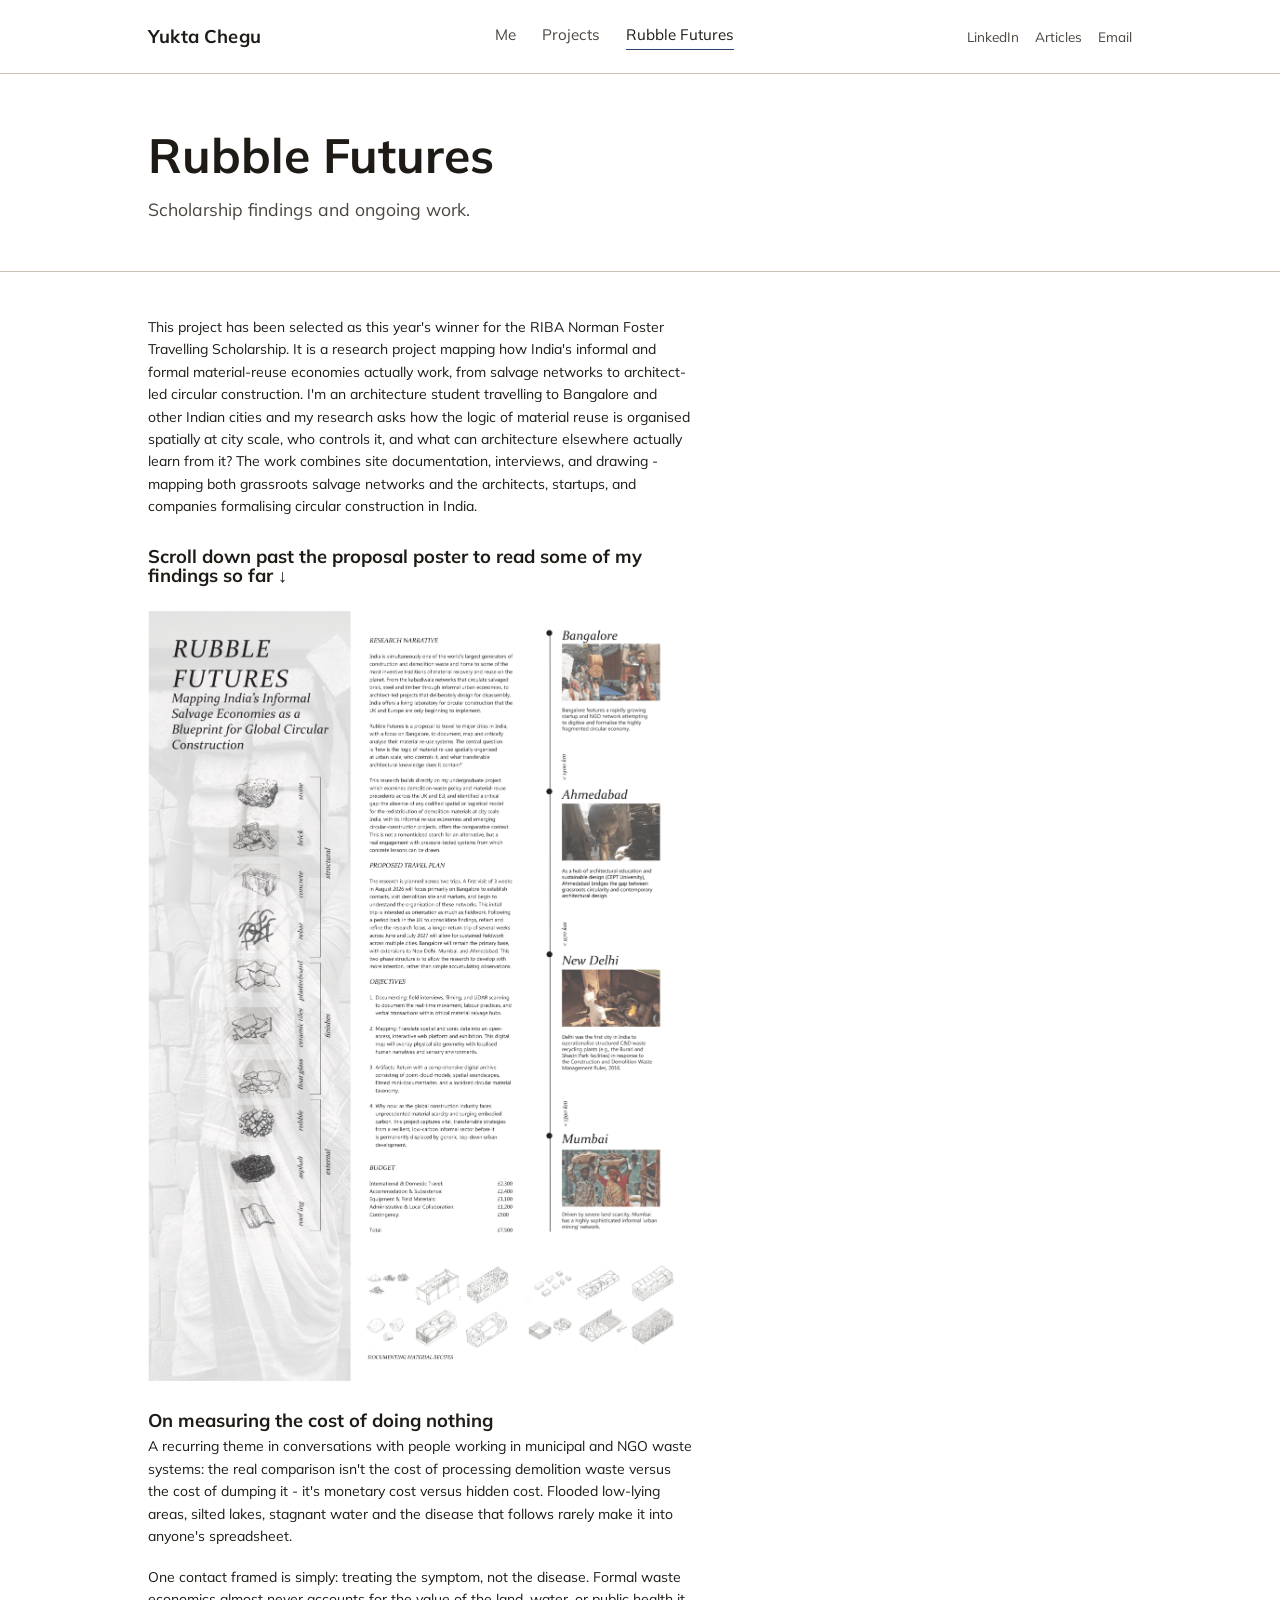
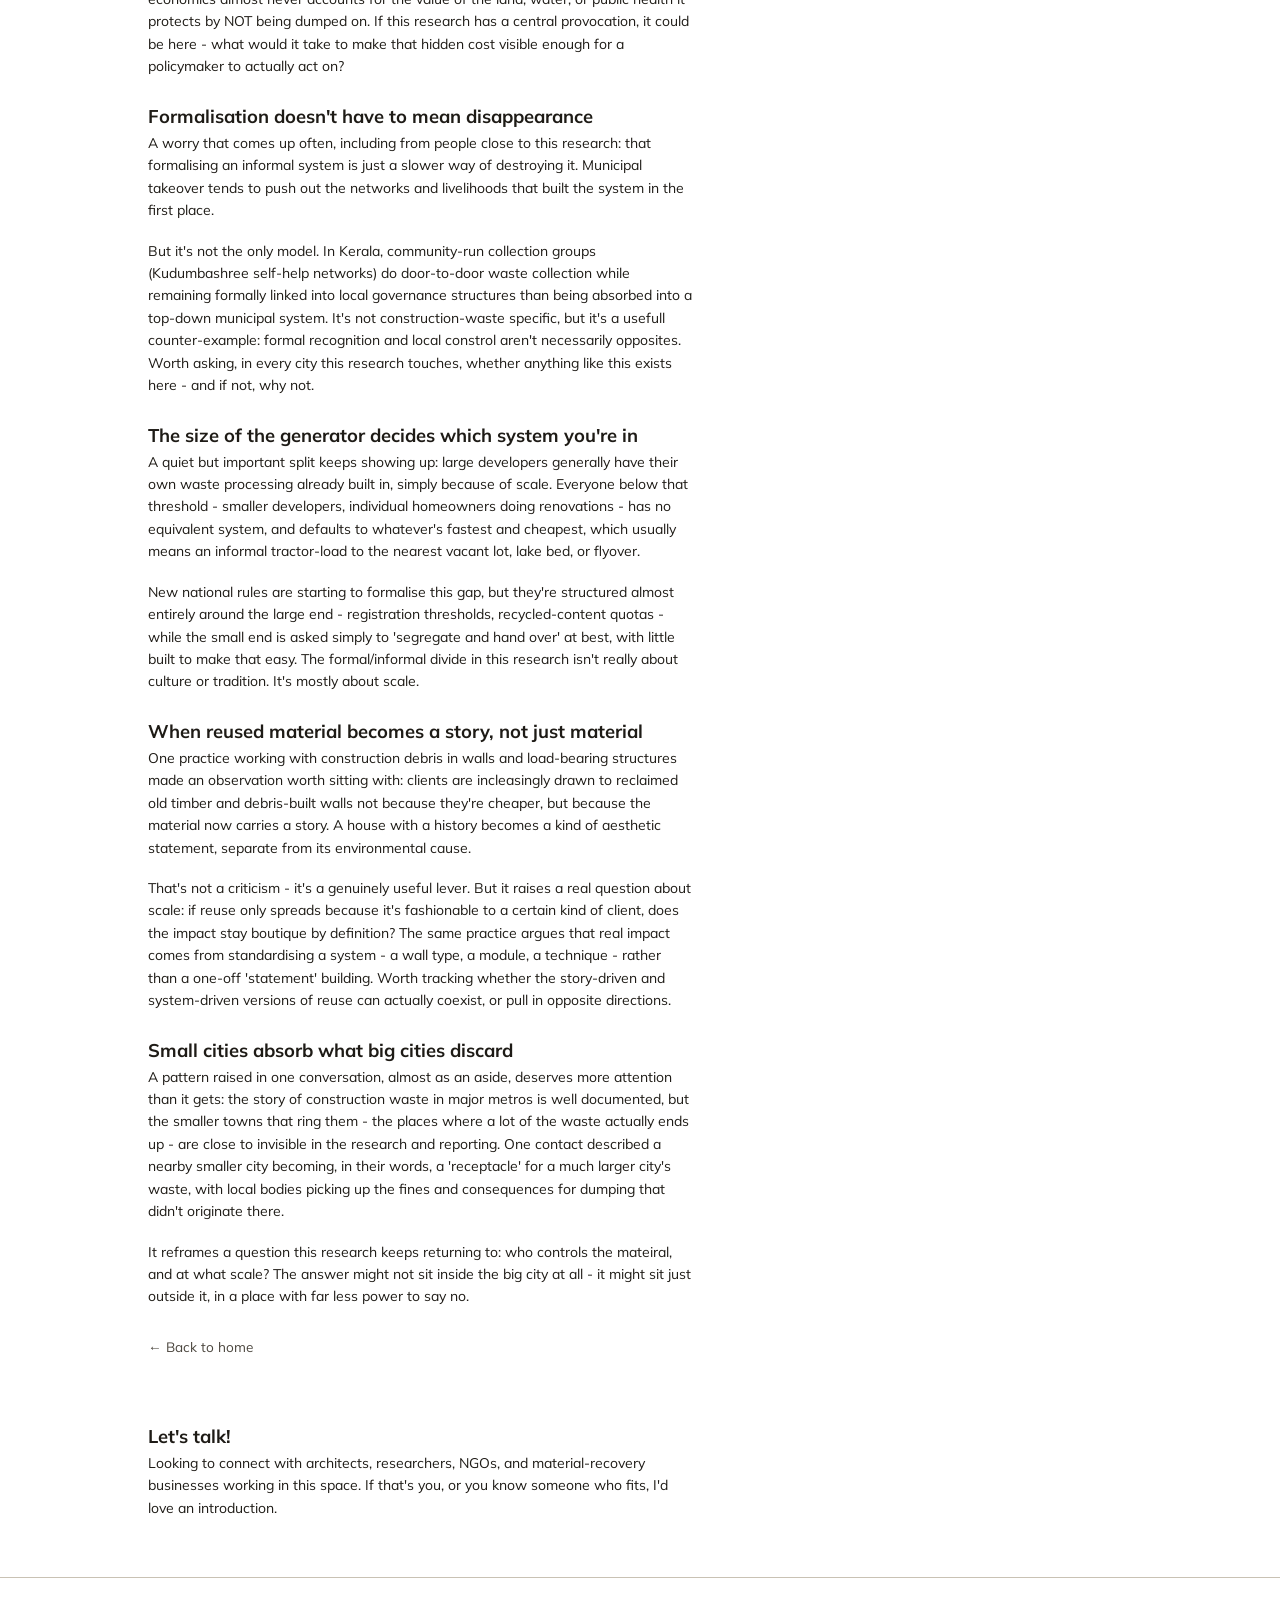
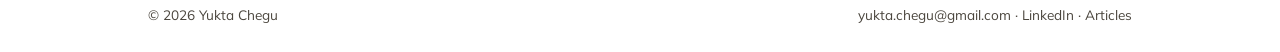
==== index.html @ 2a3c9e71 "Update index.html" ====
<!DOCTYPE html>
<html lang="en">
<head>
<meta charset="UTF-8">
<meta name="viewport" content="width=device-width, initial-scale=1">
<title>Yukta Chegu - Rubble Futures</title>
<link rel="stylesheet" href="css/style.css">
</head>
<body>

<header class="site">
  <div class="wrap">
    <a class="wordmark" href="index.html">Yukta Chegu</a>
    <nav class="main">
      <a href="about.html">Me</a>
      <a href="index.html">Projects</a>
      <a href="index.html" class="active">Rubble Futures</a>
    </nav>
    <div class="socials">
      <a href="https://uk.linkedin.com/in/yuktachegu" target="_blank" rel="noopener">LinkedIn</a>
      <a href="https://linktr.ee/yuktachegu" target="_blank" rel="noopener">Articles</a>
      <a href="mailto:yukta.chegu@gmail.com">Email</a>
    </div>
  </div>
</header>

<section class="project-hero">
  <div class="wrap">
    <h1>Rubble Futures</h1>
    <p class="sub">Scholarship findings and ongoing work.</p>
  </div>
</section>

<section class="wrap">
  <div class="project-body">
    <p>This project has been selected as this year's winner for the RIBA Norman Foster Travelling Scholarship. It is a research project mapping how India's informal and formal material-reuse economies actually work, from salvage networks to architect-led circular construction. I'm an architecture student travelling to Bangalore and other Indian cities and my research asks how the logic of material reuse is organised spatially at city scale, who controls it, and what can architecture elsewhere actually learn from it? The work combines site documentation, interviews, and drawing - mapping both grassroots salvage networks and the architects, startups, and companies formalising circular construction in India. 
</p>
<h3>Scroll down past the proposal poster to read some of my findings so far ↓</h3>
<div style="height:20px;"></div>
    <img src="images/Scholarship-poster.png" alt="Scholarship Proposal">
<h3>On measuring the cost of doing nothing </h3>
    <p>A recurring theme in conversations with people working in municipal and NGO waste systems: the real comparison isn't the cost of processing demolition waste versus the cost of dumping it - it's monetary cost versus hidden cost. Flooded low-lying areas, silted lakes, stagnant water and the disease that follows rarely make it into anyone's spreadsheet. 
    <p>One contact framed is simply: treating the symptom, not the disease. Formal waste economics almost never accounts for the value of the land, water, or public health it protects by NOT being dumped on. If this research has a central provocation, it could be here - what would it take to make that hidden cost visible enough for a policymaker to actually act on?
 </p>
<h3>Formalisation doesn't have to mean disappearance </h3>
    <p>A worry that comes up often, including from people close to this research: that formalising an informal system is just a slower way of destroying it. Municipal takeover tends to push out the networks and livelihoods that built the system in the first place.
    <p>But it's not the only model. In Kerala, community-run collection groups (Kudumbashree self-help networks) do door-to-door waste collection while remaining formally linked into local governance structures than being absorbed into a top-down municipal system. It's not construction-waste specific, but it's a usefull counter-example: formal recognition and local constrol aren't necessarily opposites. Worth asking, in every city this research touches, whether anything like this exists here - and if not, why not. 
 </p>
<h3>The size of the generator decides which system you're in </h3>
    <p>A quiet but important split keeps showing up: large developers generally have their own waste processing already built in, simply because of scale. Everyone below that threshold - smaller developers, individual homeowners doing renovations - has no equivalent system, and defaults to whatever's fastest and cheapest, which usually means an informal tractor-load to the nearest vacant lot, lake bed, or flyover.
    <p>New national rules are starting to formalise this gap, but they're structured almost entirely around the large end - registration thresholds, recycled-content quotas - while the small end is asked simply to 'segregate and hand over' at best, with little built to make that easy. The formal/informal divide in this research isn't really about culture or tradition. It's mostly about scale. 
 </p>
<h3>When reused material becomes a story, not just material</h3>
    <p>One practice working with construction debris in walls and load-bearing structures made an observation worth sitting with: clients are incleasingly drawn to reclaimed old timber and debris-built walls not because they're cheaper, but because the material now carries a story. A house with a history becomes a kind of aesthetic statement, separate from its environmental cause.
    <p>That's not a criticism - it's a genuinely useful lever. But it raises a real question about scale: if reuse only spreads because it's fashionable to a certain kind of client, does the impact stay boutique by definition? The same practice argues that real impact comes from standardising a system - a wall type, a module, a technique - rather than a one-off 'statement' building. Worth tracking whether the story-driven and system-driven versions of reuse can actually coexist, or pull in opposite directions.
 </p>
<h3>Small cities absorb what big cities discard</h3>
    <p>A pattern raised in one conversation, almost as an aside, deserves more attention than it gets: the story of construction waste in major metros is well documented, but the smaller towns that ring them - the places where a lot of the waste actually ends up - are close to invisible in the research and reporting. One contact described a nearby smaller city becoming, in their words, a 'receptacle' for a much larger city's waste, with local bodies picking up the fines and consequences for dumping that didn't originate there. 
    <p>It reframes a question this research keeps returning to: who controls the mateiral, and at what scale? The answer might not sit inside the big city at all - it might sit just outside it, in a place with far less power to say no.
 </p>
    <a class="back-top" href="index.html">← Back to home</a>
</p>
    <h3>Let's talk! </h3>
    <p>Looking to connect with architects, researchers, NGOs, and material-recovery businesses working in this space. If that's you, or you know someone who fits, I'd love an introduction.
  </div>
</section>

<footer class="site">
  <div class="wrap">
    <span>© 2026 Yukta Chegu</span>
    <span><a href="mailto:yukta.chegu@gmail.com">yukta.chegu@gmail.com</a> · <a href="https://uk.linkedin.com/in/yuktachegu" target="_blank" rel="noopener">LinkedIn</a> · <a href="https://linktr.ee/yuktachegu" target="_blank" rel="noopener">Articles</a></span>
  </div>
</footer>

</body>
</html>
---- css/style.css ----
@import url('https://fonts.googleapis.com/css2?family=Mulish:wght@400;500;600;700&display=swap');

:root{
  --paper:#FFFFFF;
  --paper-deep:#F2F2F2;
  --ink:#1E1B16;
  --ink-soft:#4A453D;
  --blue:#2B4570;
  --ochre:#B98530;
  --line:#C9C2B4;
  --max:1040px;
}

*{box-sizing:border-box;}
html{scroll-behavior:smooth;}
body{
  margin:0;
  background:var(--paper);
  color:var(--ink);
  font-family:'Mulish',-apple-system,'Helvetica Neue',Arial,sans-serif;
  font-size:14px;
  line-height:1.6;
}
a{color:inherit;}
img{max-width:100%;display:block;}

h1,h2,h3{
  font-family:'Mulish',-apple-system,'Helvetica Neue',Arial,sans-serif;
  font-weight:700;
  line-height:1.05;
  margin:0 0 .3em;
}

.wrap{max-width:var(--max);margin:0 auto;padding:0 28px;}

/* --- header --- */
header.site{
  border-bottom:1px solid var(--line);
  padding:22px 0;
}
header.site .wrap{
  display:flex;
  justify-content:space-between;
  align-items:center;
  gap:20px;
  flex-wrap:wrap;
}
.wordmark{
  font-family:'Mulish',-apple-system,'Helvetica Neue',Arial,sans-serif;
  font-size:1.15rem;
  font-weight:700;
  text-decoration:none;
  letter-spacing:.01em;
}
nav.main{display:flex;gap:26px;}
nav.main a{text-decoration:none;font-size:.95rem;color:var(--ink-soft);border-bottom:1px solid transparent;padding-bottom:2px;transition:border-color .15s;}
nav.main a:hover,nav.main a.active{border-color:var(--blue);color:var(--ink);}
.socials{display:flex;gap:16px;font-size:.85rem;}
.socials a{text-decoration:none;color:var(--ink-soft);}
.socials a:hover{color:var(--blue);}

/* --- hero (index) --- */
.hero{padding:64px 0 40px;border-bottom:1px solid var(--line);}
.hero h1{font-size:clamp(2.3rem,5vw,3.6rem);max-width:11ch;}
.hero p{color:var(--ink-soft);max-width:46ch;font-size:1.05rem;margin-top:14px;}

/* --- project index grid --- */
.project-grid{
  display:grid;
  grid-template-columns:repeat(3,1fr);
  gap:32px 28px;
  padding:20px 0 60px;
}
.project-card{
  text-decoration:none;
  color:var(--ink);
  display:block;
}
.project-card .thumb{
  width:100%;aspect-ratio:4/3;
  background:var(--paper-deep);
  border:1px solid var(--line);
  overflow:hidden;
  display:flex;align-items:center;justify-content:center;
  font-size:.75rem;color:var(--ink-soft);text-align:center;line-height:1.3;
  padding:0;
  margin-bottom:14px;
}
.project-card .thumb img{
  width:100%;
  height:100%;
  object-fit:cover;
  object-position:center;
  display:block;
}
.project-card h2{font-size:1.1rem;font-weight:600;margin:0 0 4px;}
.project-card .sub{color:var(--ink-soft);font-size:.9rem;}
.project-card:hover h2{color:var(--blue);}

@media (max-width:640px){
  .project-grid{grid-template-columns:repeat(2,1fr);gap:22px 16px;}
}

/* --- project detail page --- */
.project-hero{padding:56px 0 30px;border-bottom:1px solid var(--line);}
.project-hero .tag{
  display:inline-block;font-size:.78rem;color:var(--blue);
  border:1px solid var(--blue);border-radius:2px;padding:4px 9px;margin-bottom:16px;
}
.project-hero h1{font-size:clamp(2rem,4.5vw,3rem);max-width:16ch;}
.project-hero .sub{color:var(--ink-soft);font-size:1.1rem;margin-top:8px;max-width:50ch;}

.project-body{padding:44px 0 20px;max-width:68ch;}
.project-body p{margin:0 0 1.3em;}
.project-body h3{font-size:1.15rem;margin-top:1.6em;}

.placeholder-img{
  background:var(--paper-deep);
  border:1px dashed var(--line);
  color:var(--ink-soft);
  font-size:.82rem;
  display:flex;align-items:center;justify-content:center;
  text-align:center;
  padding:16px;
  margin:28px 0;
  min-height:220px;
}
.img-caption{font-size:.85rem;color:var(--ink-soft);margin-top:-18px;margin-bottom:28px;}

.credit{color:var(--ink-soft);font-size:.9rem;margin-top:20px;}

/* --- folio pdf --- */
.pdf-embed{
  border:1px solid var(--line);
  margin:10px 0 60px;
  height:85vh;
  min-height:600px;
}
.pdf-embed iframe{width:100%;height:100%;border:0;display:block;}

/* --- folio grid (unused, kept for reference) --- */
.folio-grid{
  display:grid;
  grid-template-columns:repeat(3,1fr);
  gap:4px;
  padding:40px 0 60px;
}
.folio-grid .placeholder-img{margin:0;aspect-ratio:1/1;min-height:0;}

/* --- about page --- */
.about-body{padding:80px 0 60px;}
.about-body .intro-col{max-width:700px;margin:0 auto;text-align:left;}
.about-body p{font-size:1.2rem;margin:0 0 1.2em;color:var(--ink-soft);}
.about-body p:first-child{color:var(--ink);font-weight:700;font-size:1.6rem;line-height:1.4;}

/* --- footer --- */
footer.site{border-top:1px solid var(--line);padding:26px 0;margin-top:20px;}
footer.site .wrap{display:flex;justify-content:space-between;flex-wrap:wrap;gap:10px;font-size:.85rem;color:var(--ink-soft);}
footer.site a{text-decoration:none;color:var(--ink-soft);}
footer.site a:hover{color:var(--blue);}

.back-top{display:inline-block;margin:10px 0 40px;font-size:.85rem;color:var(--ink-soft);text-decoration:none;}
.back-top:hover{color:var(--blue);}

@media (max-width:640px){
  .folio-grid{grid-template-columns:repeat(2,1fr);}
}
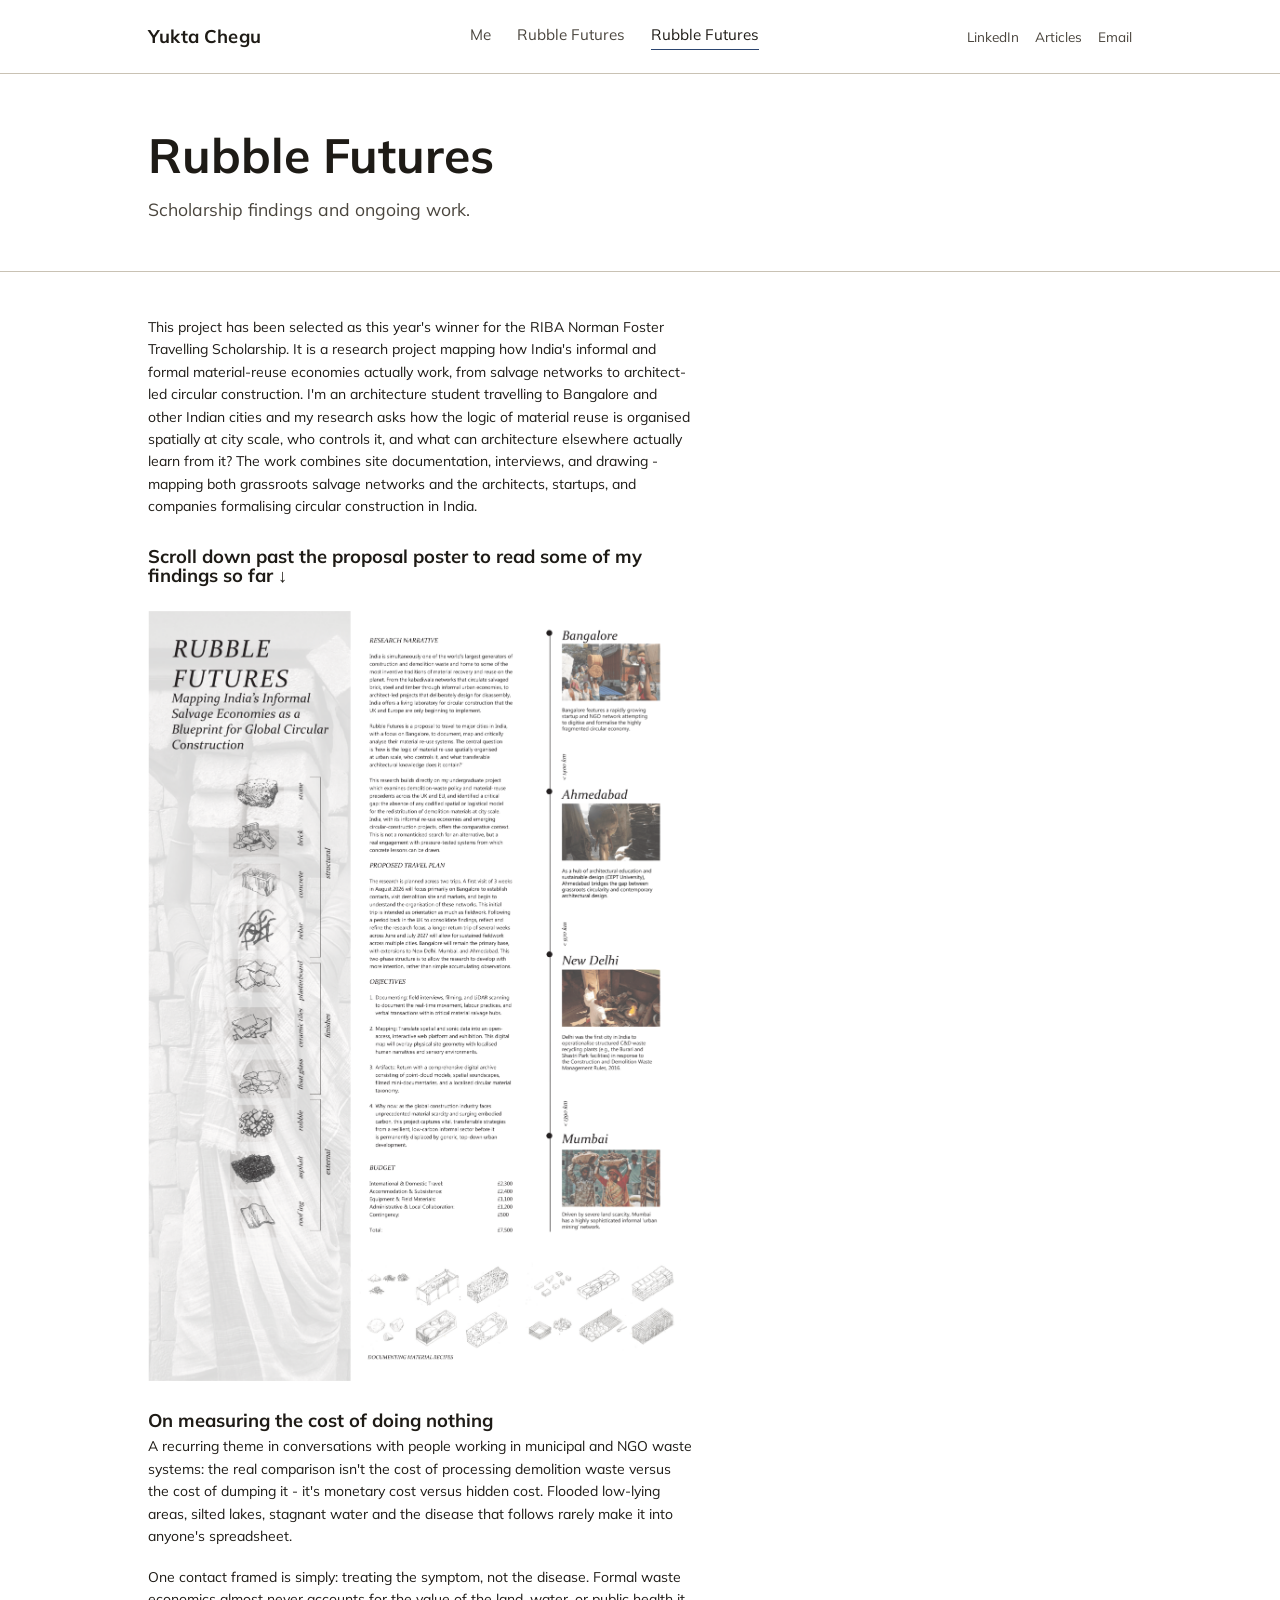
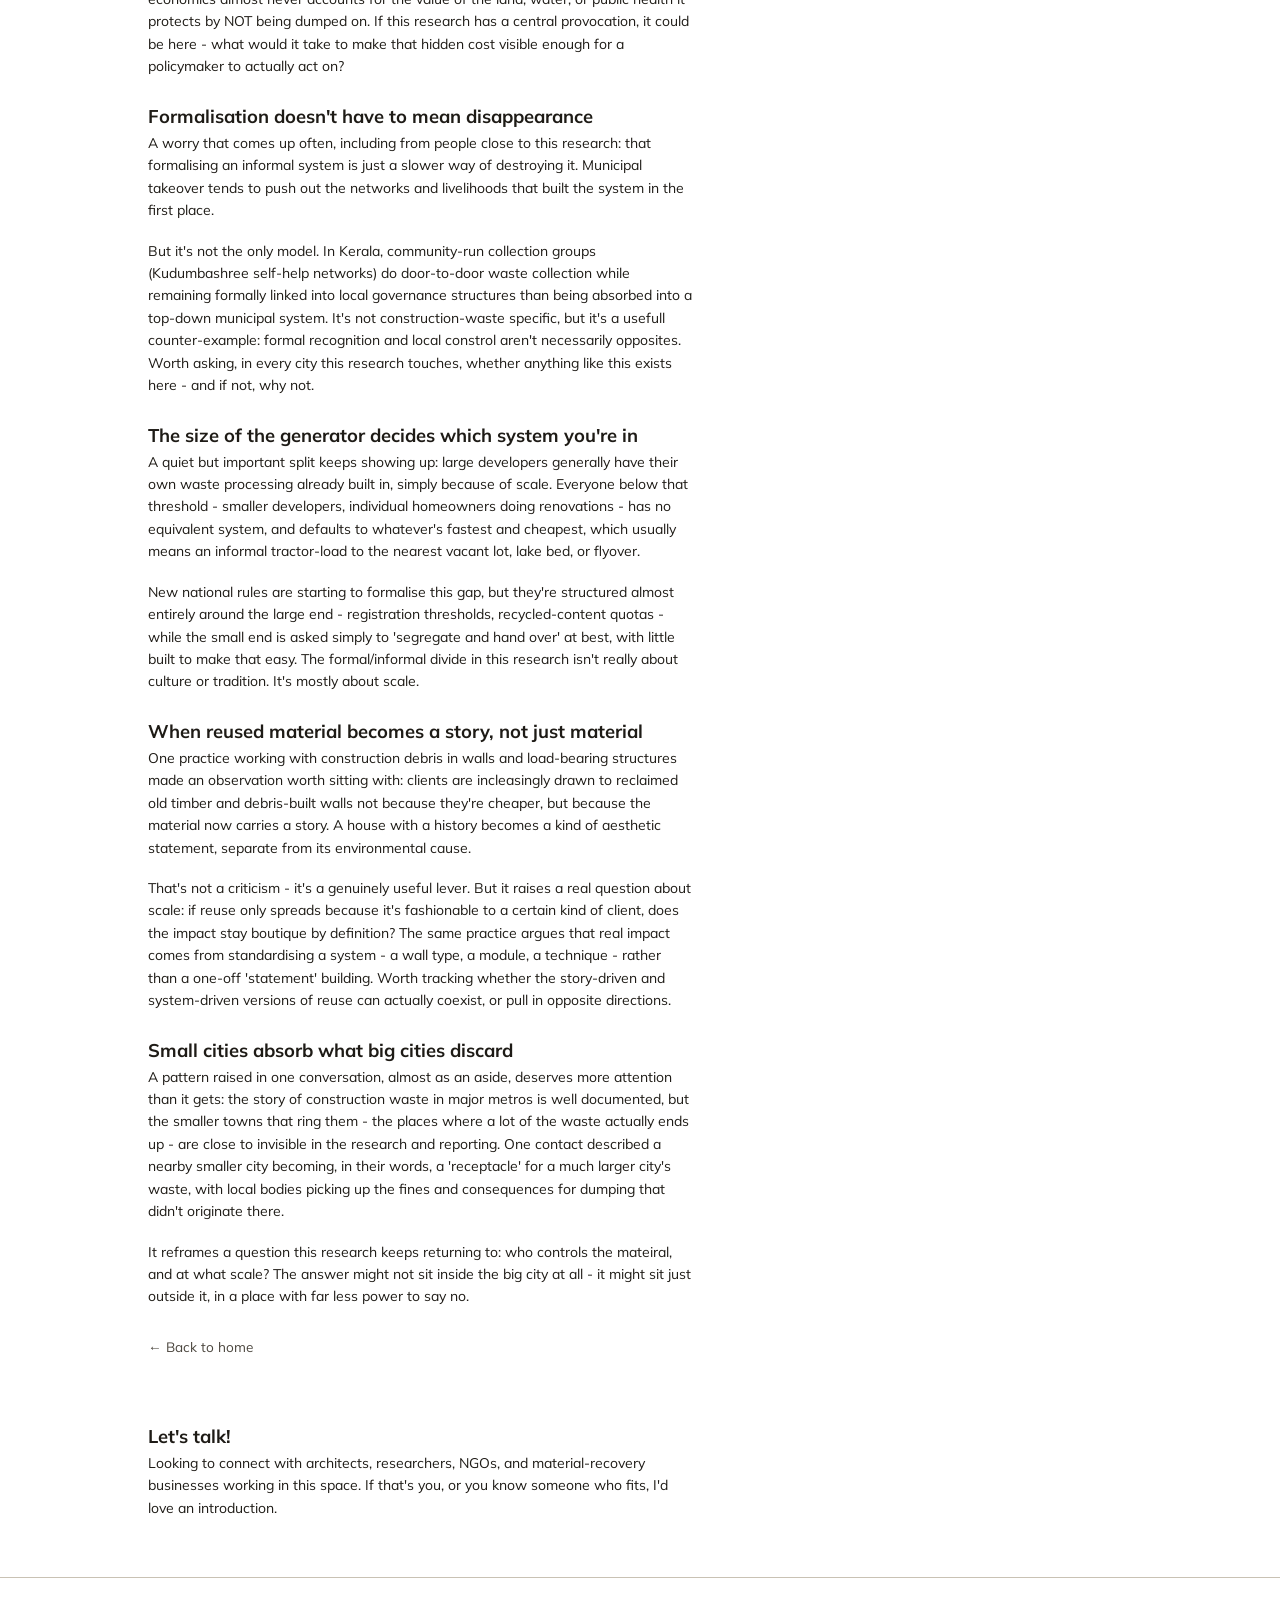
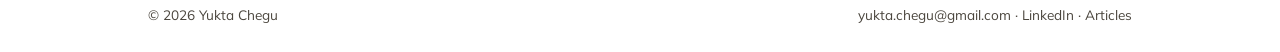
==== commit 6c5319ef: "Update index.html" ====
--- a/index.html
+++ b/index.html
@@ -13,7 +13,7 @@
     <a class="wordmark" href="index.html">Yukta Chegu</a>
     <nav class="main">
       <a href="about.html">Me</a>
-      <a href="index.html">Projects</a>
+      <a href="index.html">Rubble Futures</a>
       <a href="index.html" class="active">Rubble Futures</a>
     </nav>
     <div class="socials">
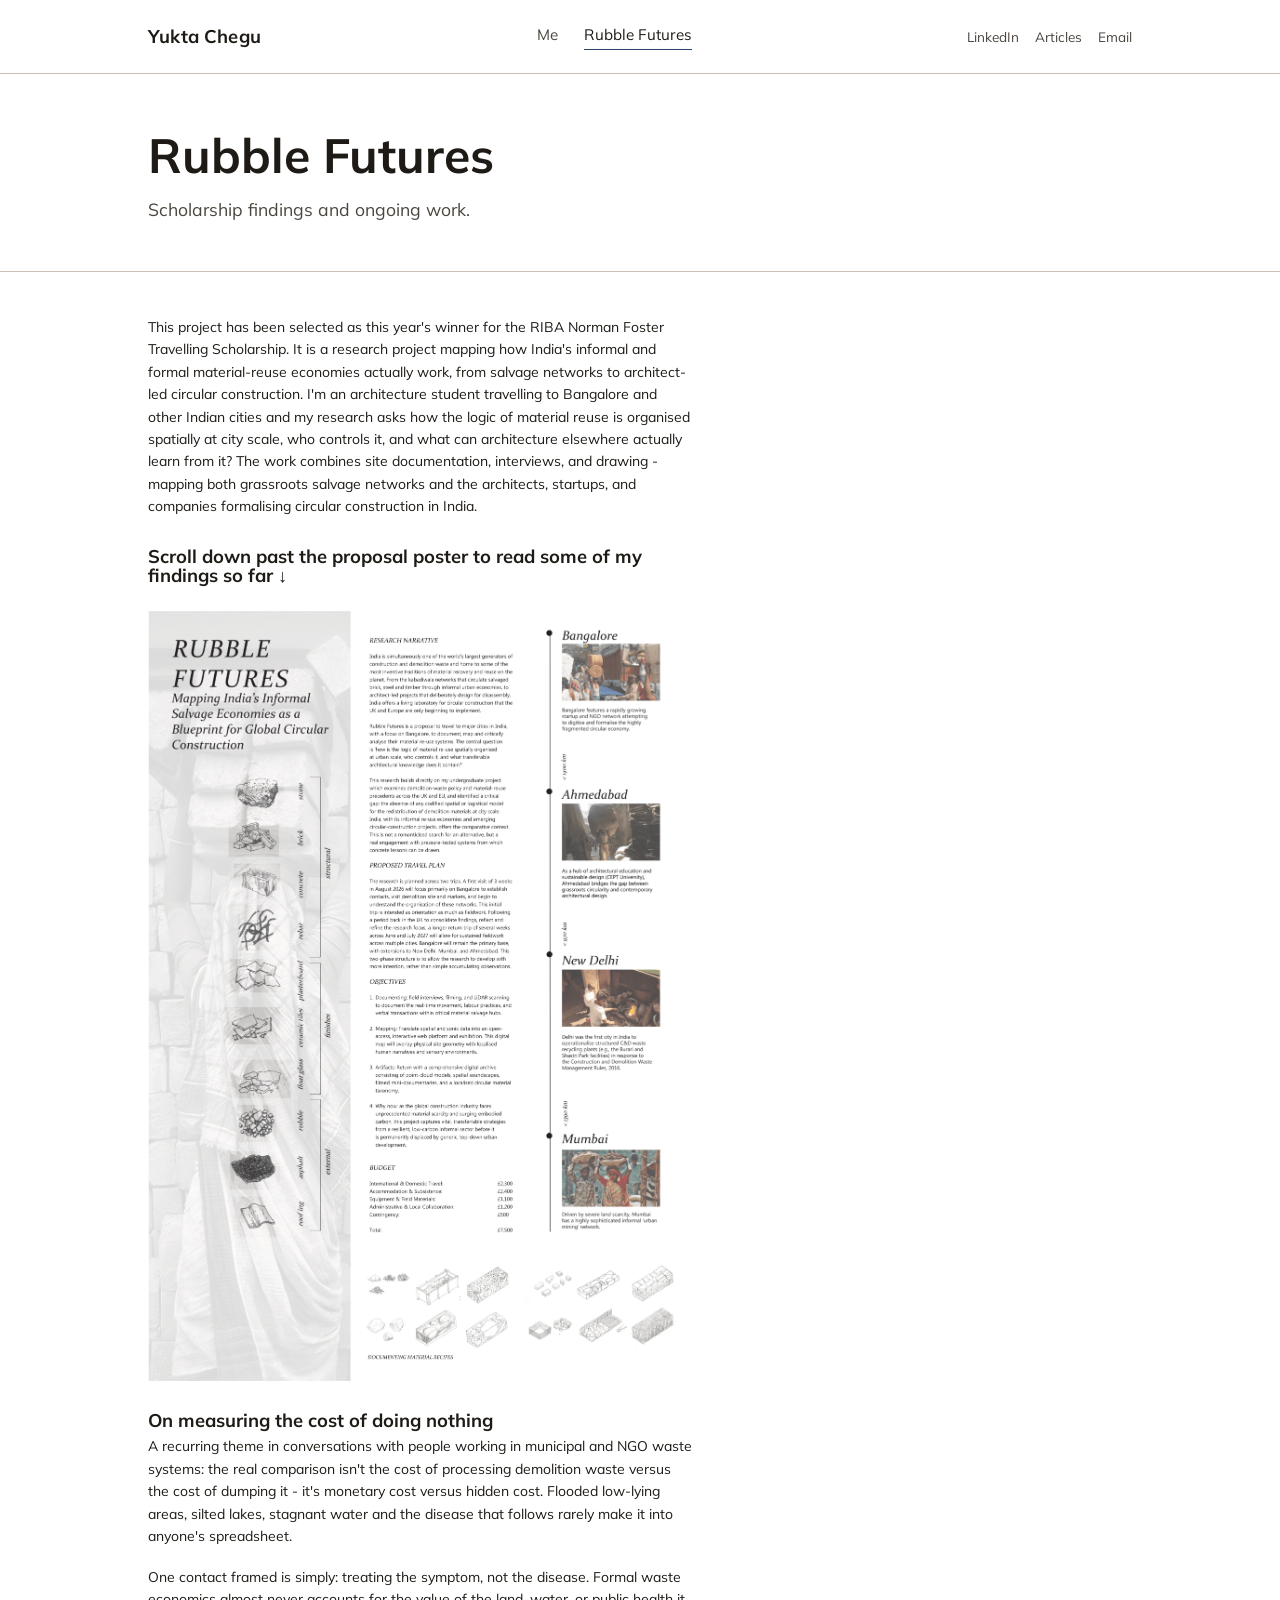
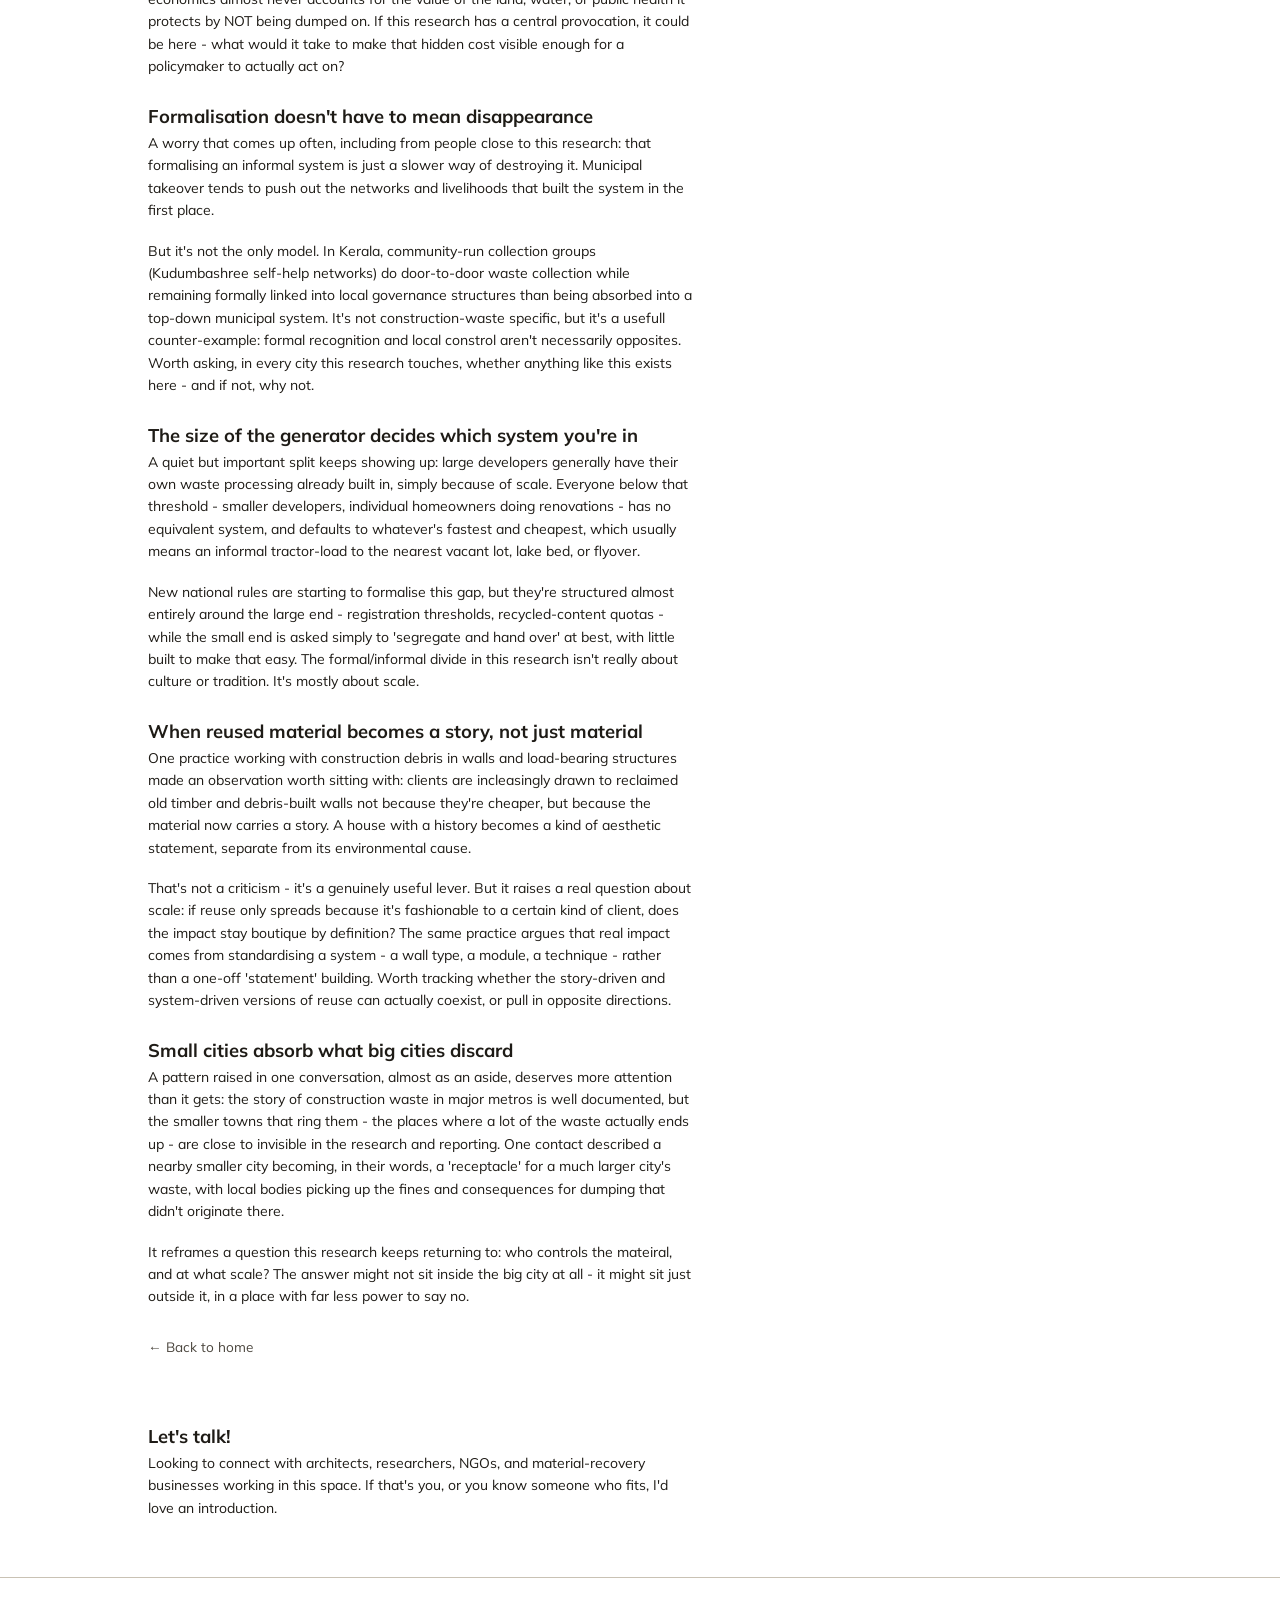
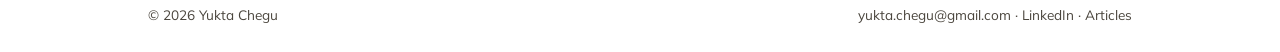
==== commit 950a88dd: "Update index.html" ====
--- a/index.html
+++ b/index.html
@@ -13,7 +13,6 @@
     <a class="wordmark" href="index.html">Yukta Chegu</a>
     <nav class="main">
       <a href="about.html">Me</a>
-      <a href="index.html">Rubble Futures</a>
       <a href="index.html" class="active">Rubble Futures</a>
     </nav>
     <div class="socials">
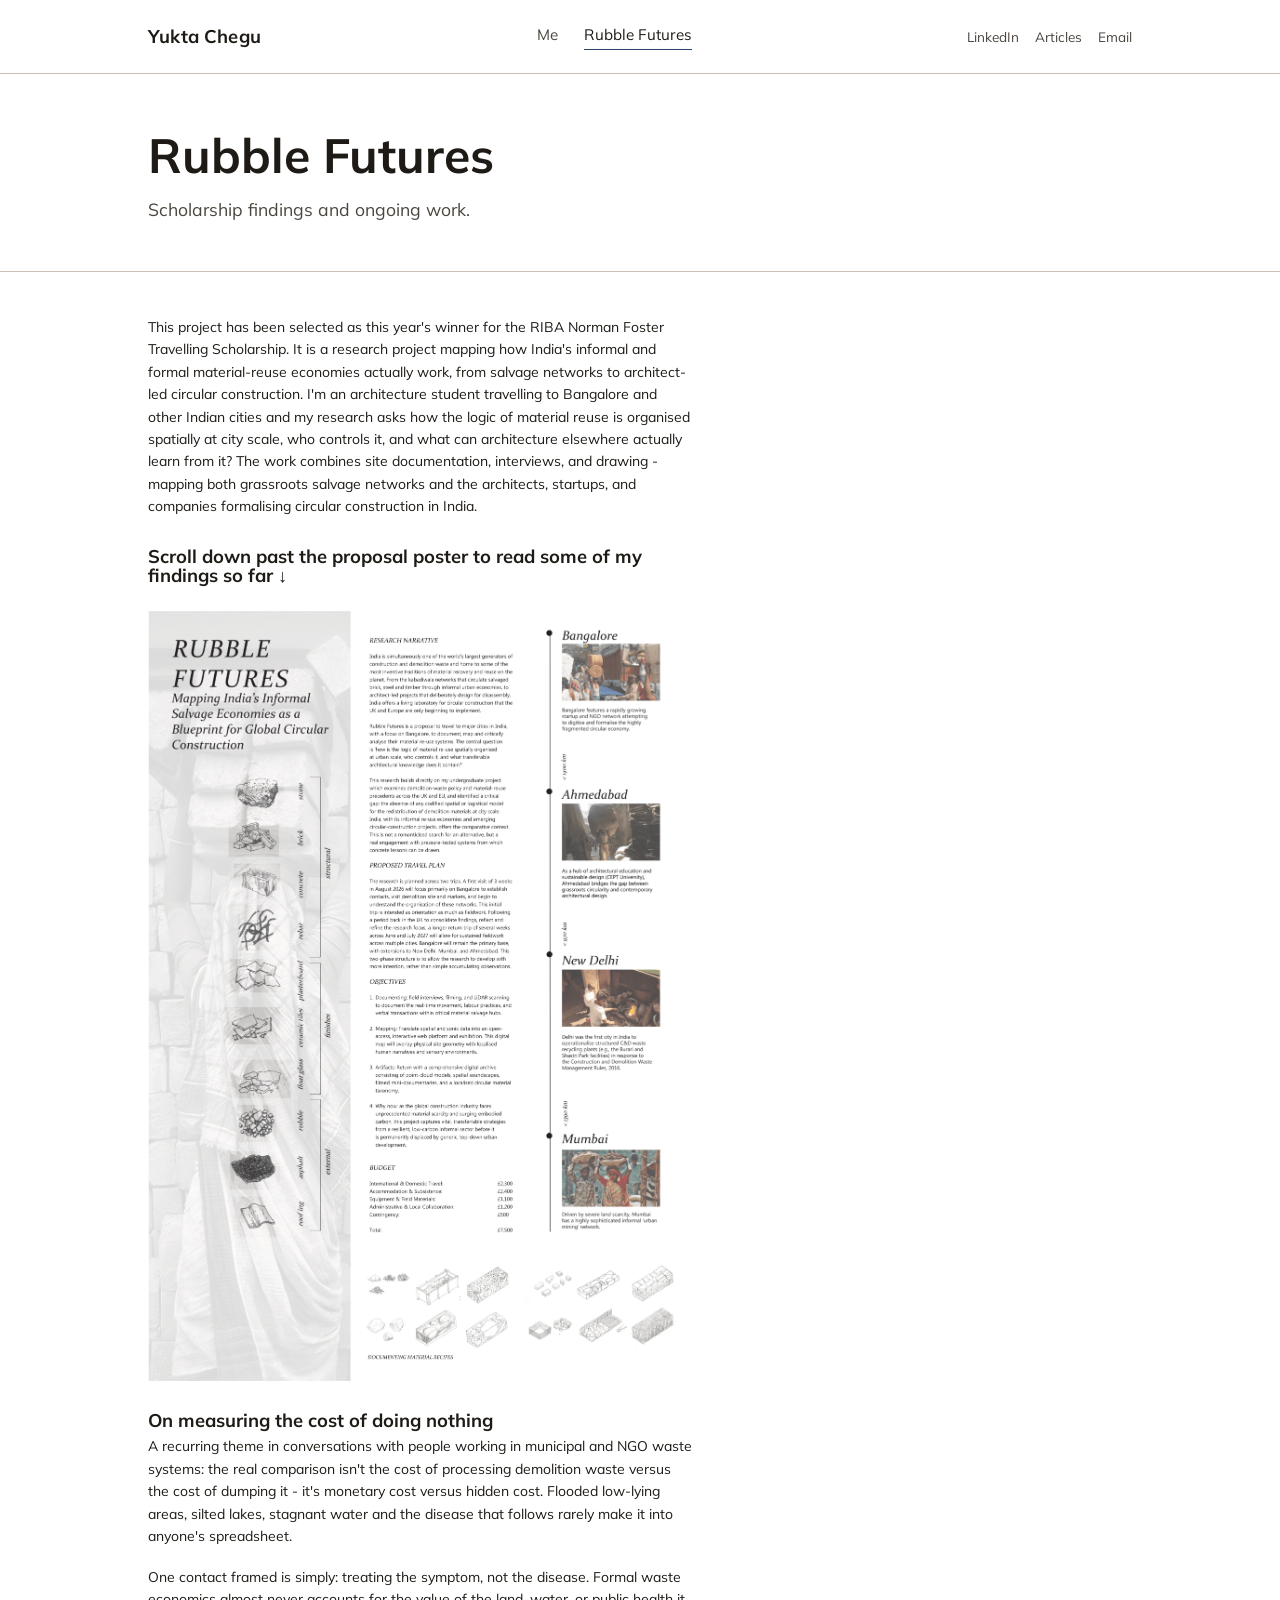
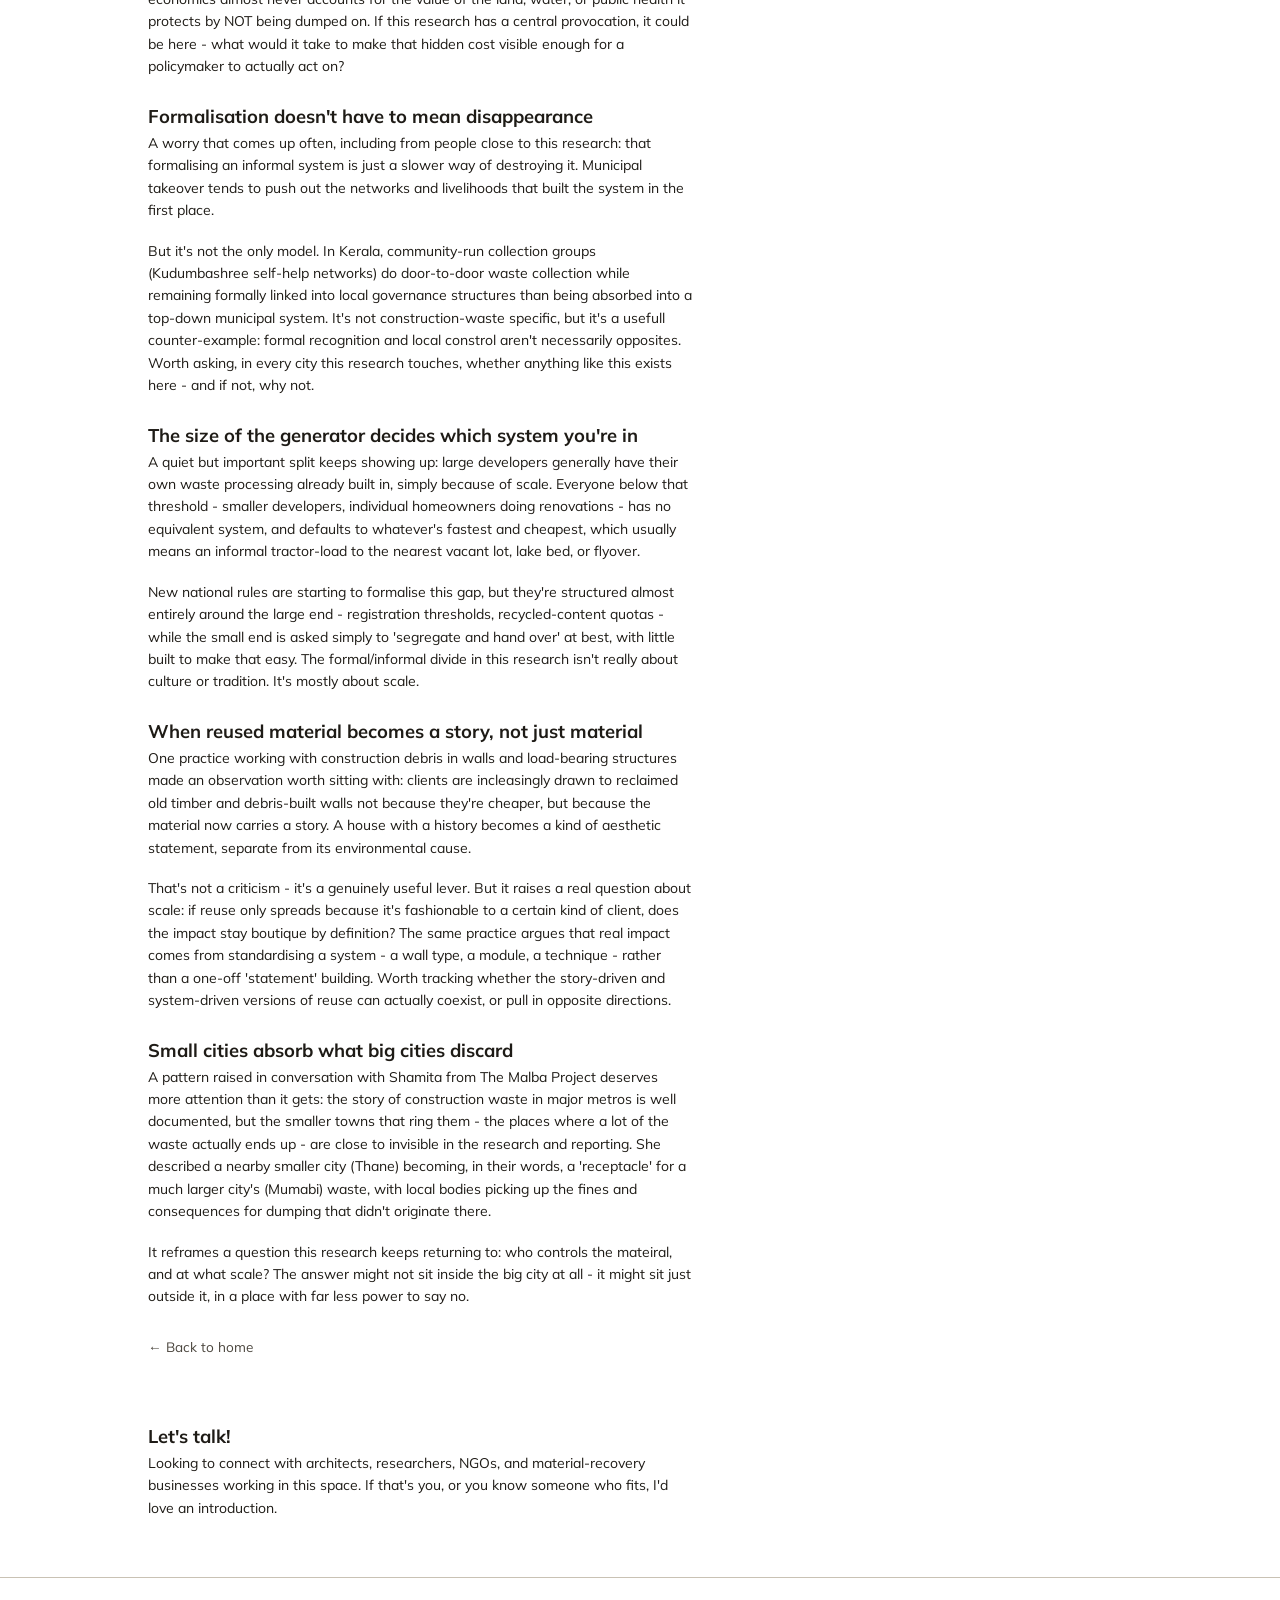
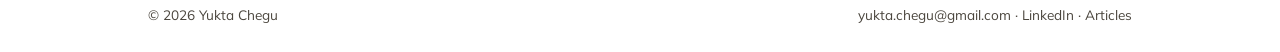
==== commit d44d9068: "Update index.html" ====
--- a/index.html
+++ b/index.html
@@ -54,7 +54,7 @@
     <p>That's not a criticism - it's a genuinely useful lever. But it raises a real question about scale: if reuse only spreads because it's fashionable to a certain kind of client, does the impact stay boutique by definition? The same practice argues that real impact comes from standardising a system - a wall type, a module, a technique - rather than a one-off 'statement' building. Worth tracking whether the story-driven and system-driven versions of reuse can actually coexist, or pull in opposite directions.
  </p>
 <h3>Small cities absorb what big cities discard</h3>
-    <p>A pattern raised in one conversation, almost as an aside, deserves more attention than it gets: the story of construction waste in major metros is well documented, but the smaller towns that ring them - the places where a lot of the waste actually ends up - are close to invisible in the research and reporting. One contact described a nearby smaller city becoming, in their words, a 'receptacle' for a much larger city's waste, with local bodies picking up the fines and consequences for dumping that didn't originate there. 
+    <p>A pattern raised in conversation with Shamita from The Malba Project deserves more attention than it gets: the story of construction waste in major metros is well documented, but the smaller towns that ring them - the places where a lot of the waste actually ends up - are close to invisible in the research and reporting. She described a nearby smaller city (Thane) becoming, in their words, a 'receptacle' for a much larger city's (Mumabi) waste, with local bodies picking up the fines and consequences for dumping that didn't originate there. 
     <p>It reframes a question this research keeps returning to: who controls the mateiral, and at what scale? The answer might not sit inside the big city at all - it might sit just outside it, in a place with far less power to say no.
  </p>
     <a class="back-top" href="index.html">← Back to home</a>
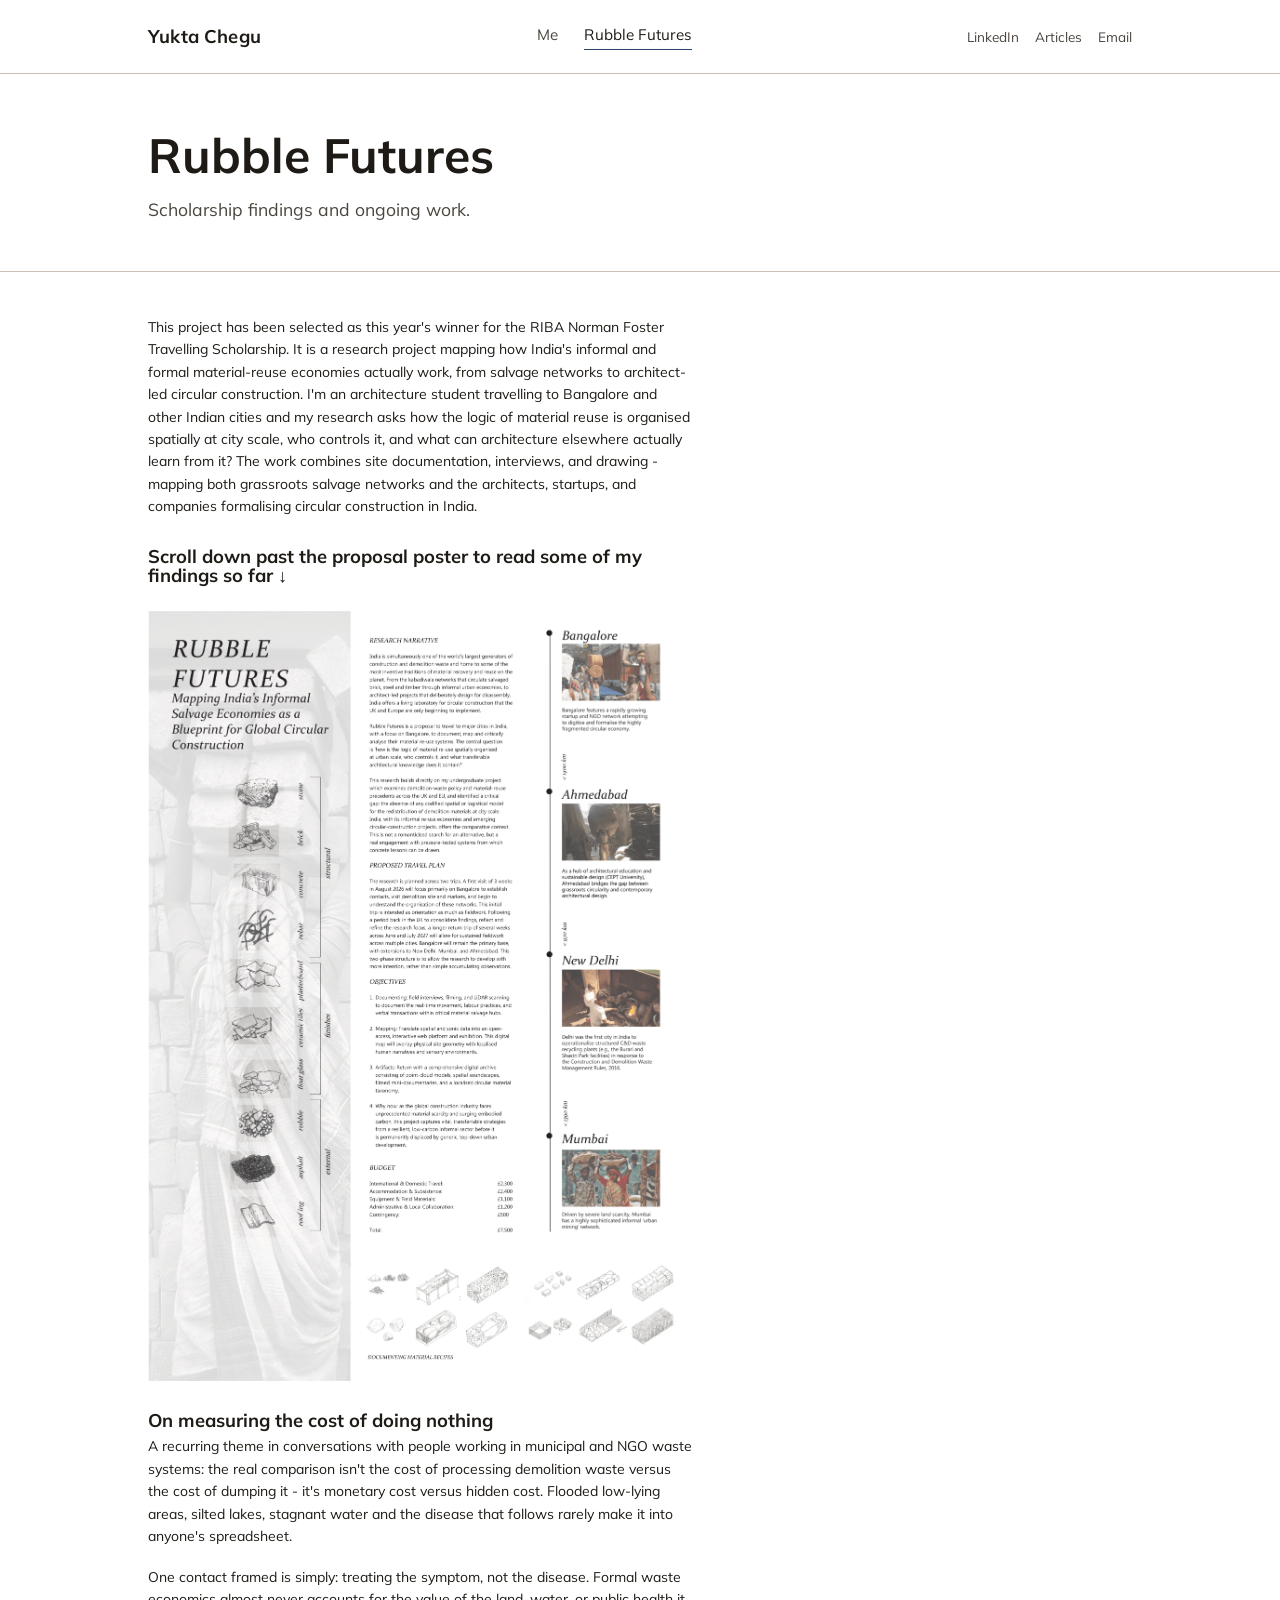
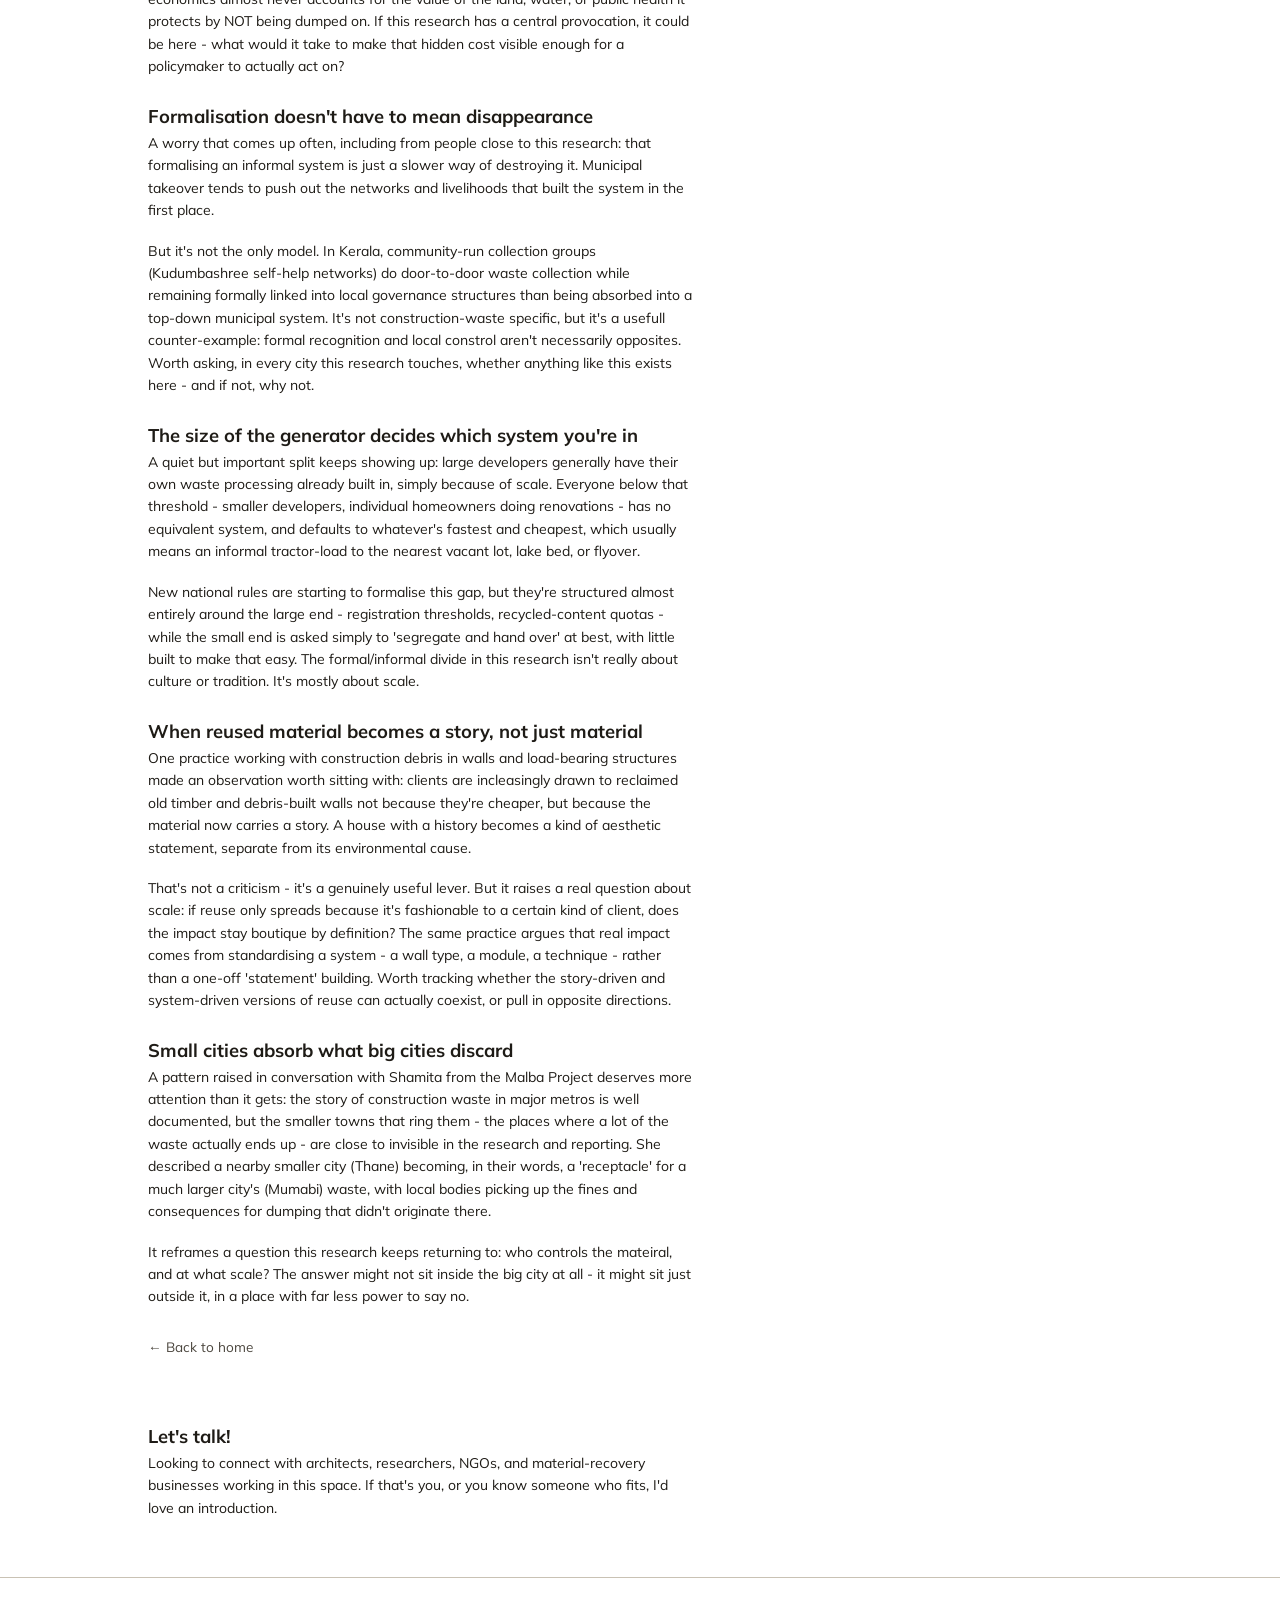
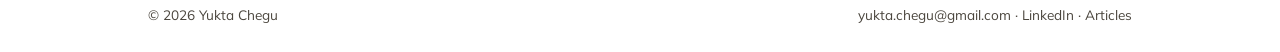
==== commit 114ccd80: "Update index.html" ====
--- a/index.html
+++ b/index.html
@@ -54,7 +54,7 @@
     <p>That's not a criticism - it's a genuinely useful lever. But it raises a real question about scale: if reuse only spreads because it's fashionable to a certain kind of client, does the impact stay boutique by definition? The same practice argues that real impact comes from standardising a system - a wall type, a module, a technique - rather than a one-off 'statement' building. Worth tracking whether the story-driven and system-driven versions of reuse can actually coexist, or pull in opposite directions.
  </p>
 <h3>Small cities absorb what big cities discard</h3>
-    <p>A pattern raised in conversation with Shamita from The Malba Project deserves more attention than it gets: the story of construction waste in major metros is well documented, but the smaller towns that ring them - the places where a lot of the waste actually ends up - are close to invisible in the research and reporting. She described a nearby smaller city (Thane) becoming, in their words, a 'receptacle' for a much larger city's (Mumabi) waste, with local bodies picking up the fines and consequences for dumping that didn't originate there. 
+    <p>A pattern raised in conversation with Shamita from the Malba Project deserves more attention than it gets: the story of construction waste in major metros is well documented, but the smaller towns that ring them - the places where a lot of the waste actually ends up - are close to invisible in the research and reporting. She described a nearby smaller city (Thane) becoming, in their words, a 'receptacle' for a much larger city's (Mumabi) waste, with local bodies picking up the fines and consequences for dumping that didn't originate there. 
     <p>It reframes a question this research keeps returning to: who controls the mateiral, and at what scale? The answer might not sit inside the big city at all - it might sit just outside it, in a place with far less power to say no.
  </p>
     <a class="back-top" href="index.html">← Back to home</a>
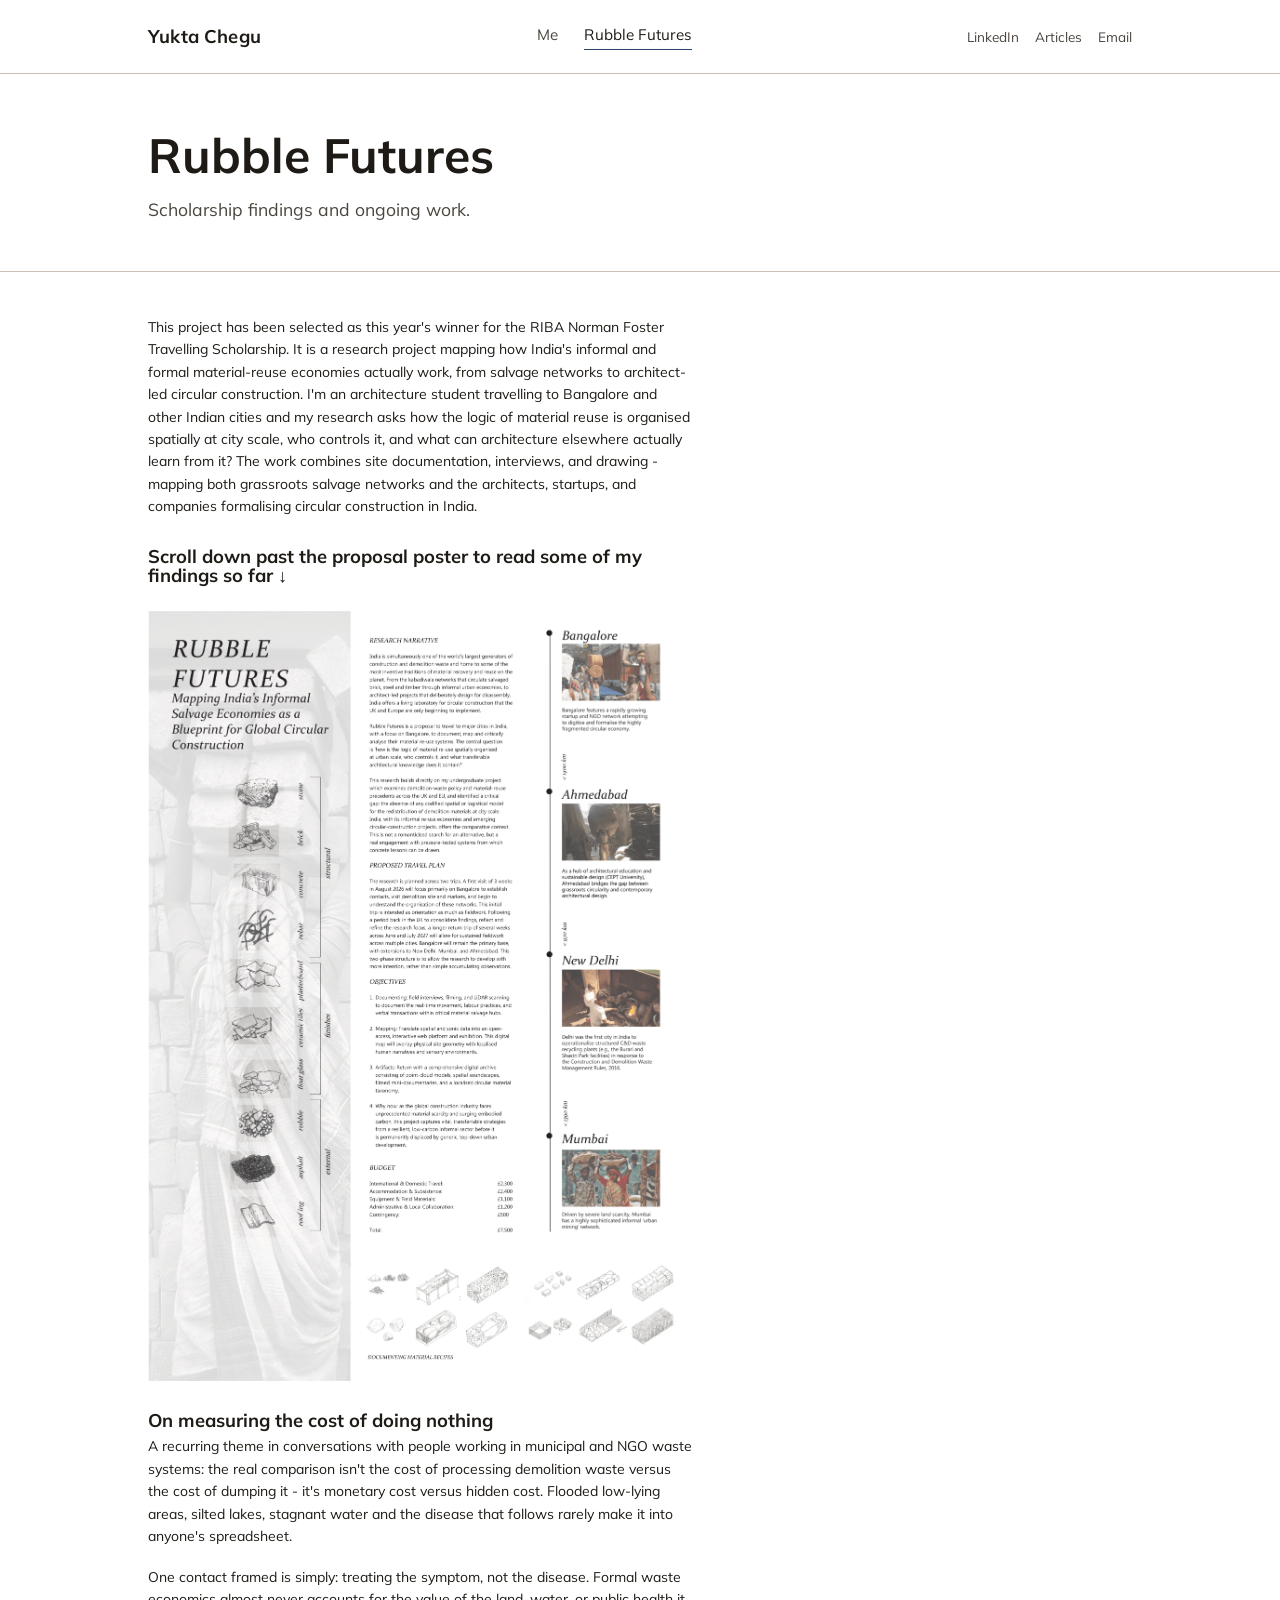
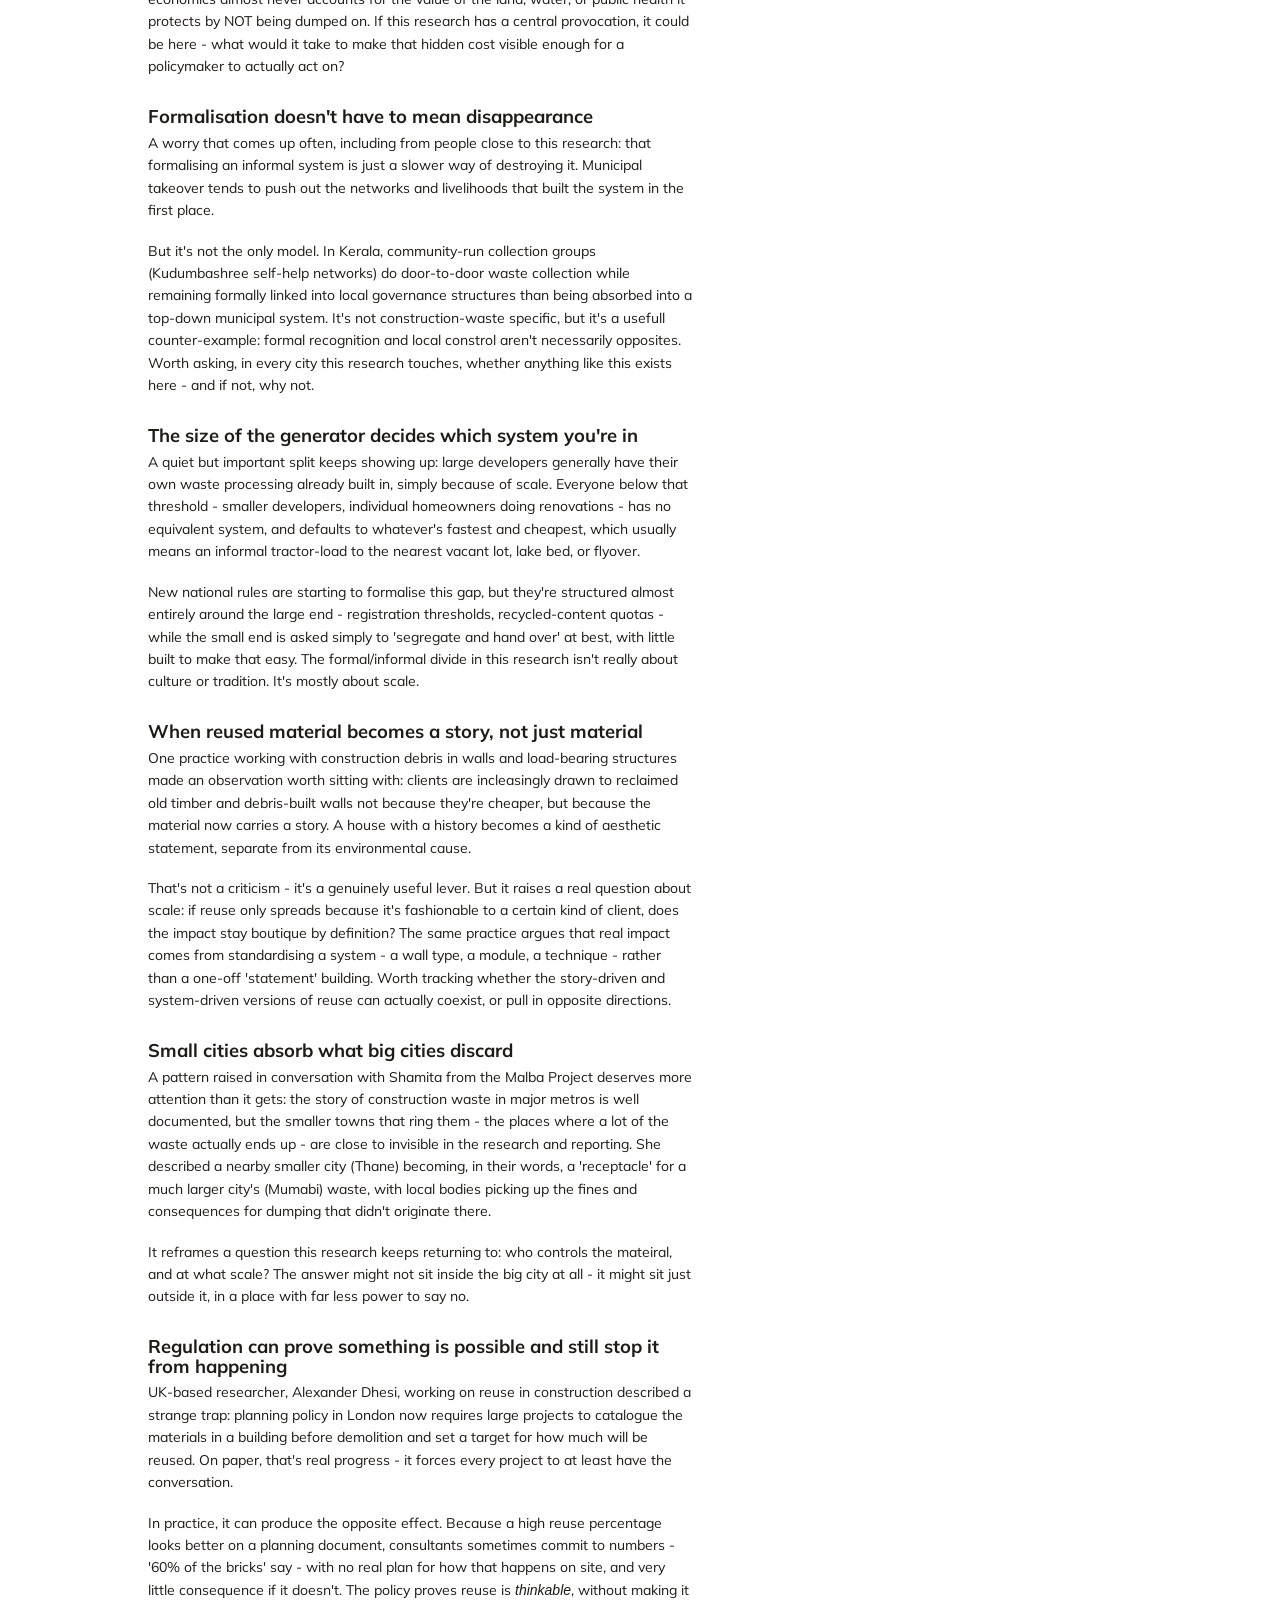
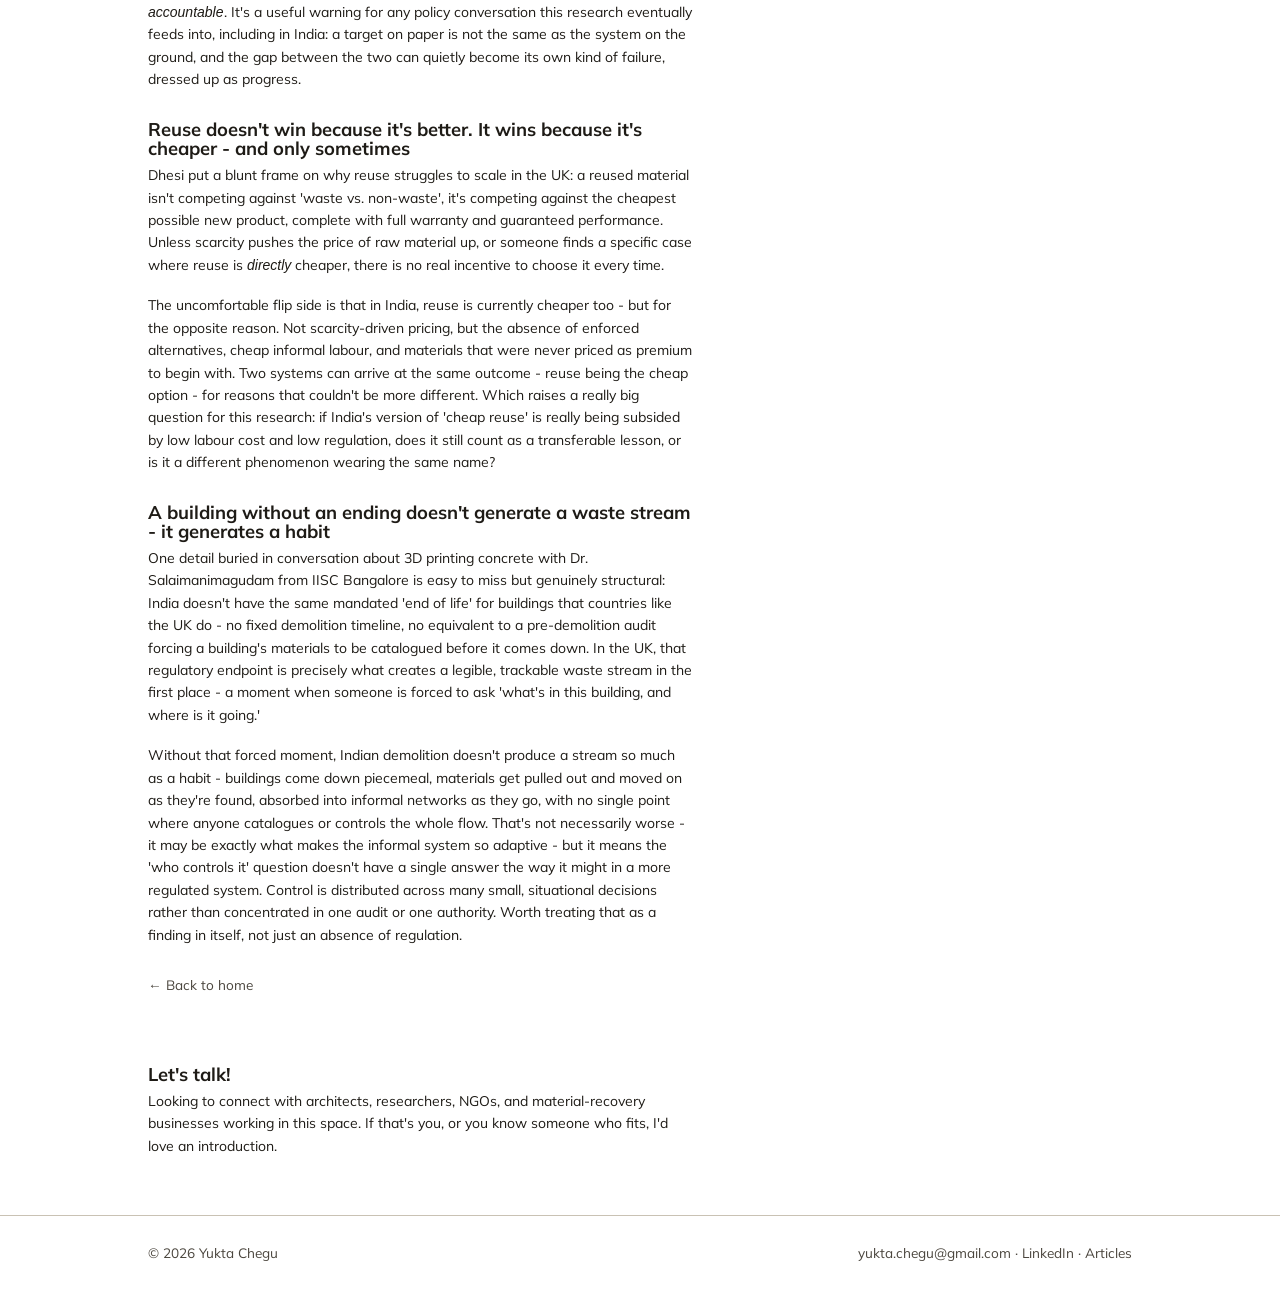
==== commit 2587ec72: "Update index.html" ====
--- a/index.html
+++ b/index.html
@@ -57,6 +57,18 @@
     <p>A pattern raised in conversation with Shamita from the Malba Project deserves more attention than it gets: the story of construction waste in major metros is well documented, but the smaller towns that ring them - the places where a lot of the waste actually ends up - are close to invisible in the research and reporting. She described a nearby smaller city (Thane) becoming, in their words, a 'receptacle' for a much larger city's (Mumabi) waste, with local bodies picking up the fines and consequences for dumping that didn't originate there. 
     <p>It reframes a question this research keeps returning to: who controls the mateiral, and at what scale? The answer might not sit inside the big city at all - it might sit just outside it, in a place with far less power to say no.
  </p>
+<h3>Regulation can prove something is possible and still stop it from happening </h3>
+    <p>UK-based researcher, Alexander Dhesi, working on reuse in construction described a strange trap: planning policy in London now requires large projects to catalogue the materials in a building before demolition and set a target for how much will be reused. On paper, that's real progress - it forces every project to at least have the conversation. 
+    <p>In practice, it can produce the opposite effect. Because a high reuse percentage looks better on a planning document, consultants sometimes commit to numbers - '60% of the bricks' say - with no real plan for how that happens on site, and very little consequence if it doesn't. The policy proves reuse is <i>thinkable</i>, without making it <i>accountable</i>. It's a useful warning for any policy conversation this research eventually feeds into, including in India: a target on paper is not the same as the system on the ground, and the gap between the two can quietly become its own kind of failure, dressed up as progress.
+ </p>
+<h3>Reuse doesn't win because it's better. It wins because it's cheaper - and only sometimes</h3>
+    <p>Dhesi put a blunt frame on why reuse struggles to scale in the UK: a reused material isn't competing against 'waste vs. non-waste', it's competing against the cheapest possible new product, complete with full warranty and guaranteed performance. Unless scarcity pushes the price of raw material up, or someone finds a specific case where reuse is <i>directly </i> cheaper, there is no real incentive to choose it every time. 
+    <p>The uncomfortable flip side is that in India, reuse is currently cheaper too - but for the opposite reason. Not scarcity-driven pricing, but the absence of enforced alternatives, cheap informal labour, and materials that were never priced as premium to begin with. Two systems can arrive at the same outcome - reuse being the cheap option - for reasons that couldn't be more different. Which raises a really big question for this research: if India's version of 'cheap reuse' is really being subsided by low labour cost and low regulation, does it still count as a transferable lesson, or is it a different phenomenon wearing the same name? 
+ </p>
+<h3>A building without an ending doesn't generate a waste stream - it generates a habit</h3>
+    <p>One detail buried in conversation about 3D printing concrete with Dr. Salaimanimagudam from IISC Bangalore is easy to miss but genuinely structural: India doesn't have the same mandated 'end of life' for buildings that countries like the UK do - no fixed demolition timeline, no equivalent to a pre-demolition audit forcing a building's materials to be catalogued before it comes down. In the UK, that regulatory endpoint is precisely what creates a legible, trackable waste stream in the first place - a moment when someone is forced to ask 'what's in this building, and where is it going.'
+    <p>Without that forced moment, Indian demolition doesn't produce a stream so much as a habit - buildings come down piecemeal, materials get pulled out and moved on as they're found, absorbed into informal networks as they go, with no single point where anyone catalogues or controls the whole flow. That's not necessarily worse - it may be exactly what makes the informal system so adaptive - but it means the 'who controls it' question doesn't have a single answer the way it might in a more regulated system. Control is distributed across many small, situational decisions rather than concentrated in one audit or one authority. Worth treating that as a finding in itself, not just an absence of regulation.
+ </p>
     <a class="back-top" href="index.html">← Back to home</a>
 </p>
     <h3>Let's talk! </h3>
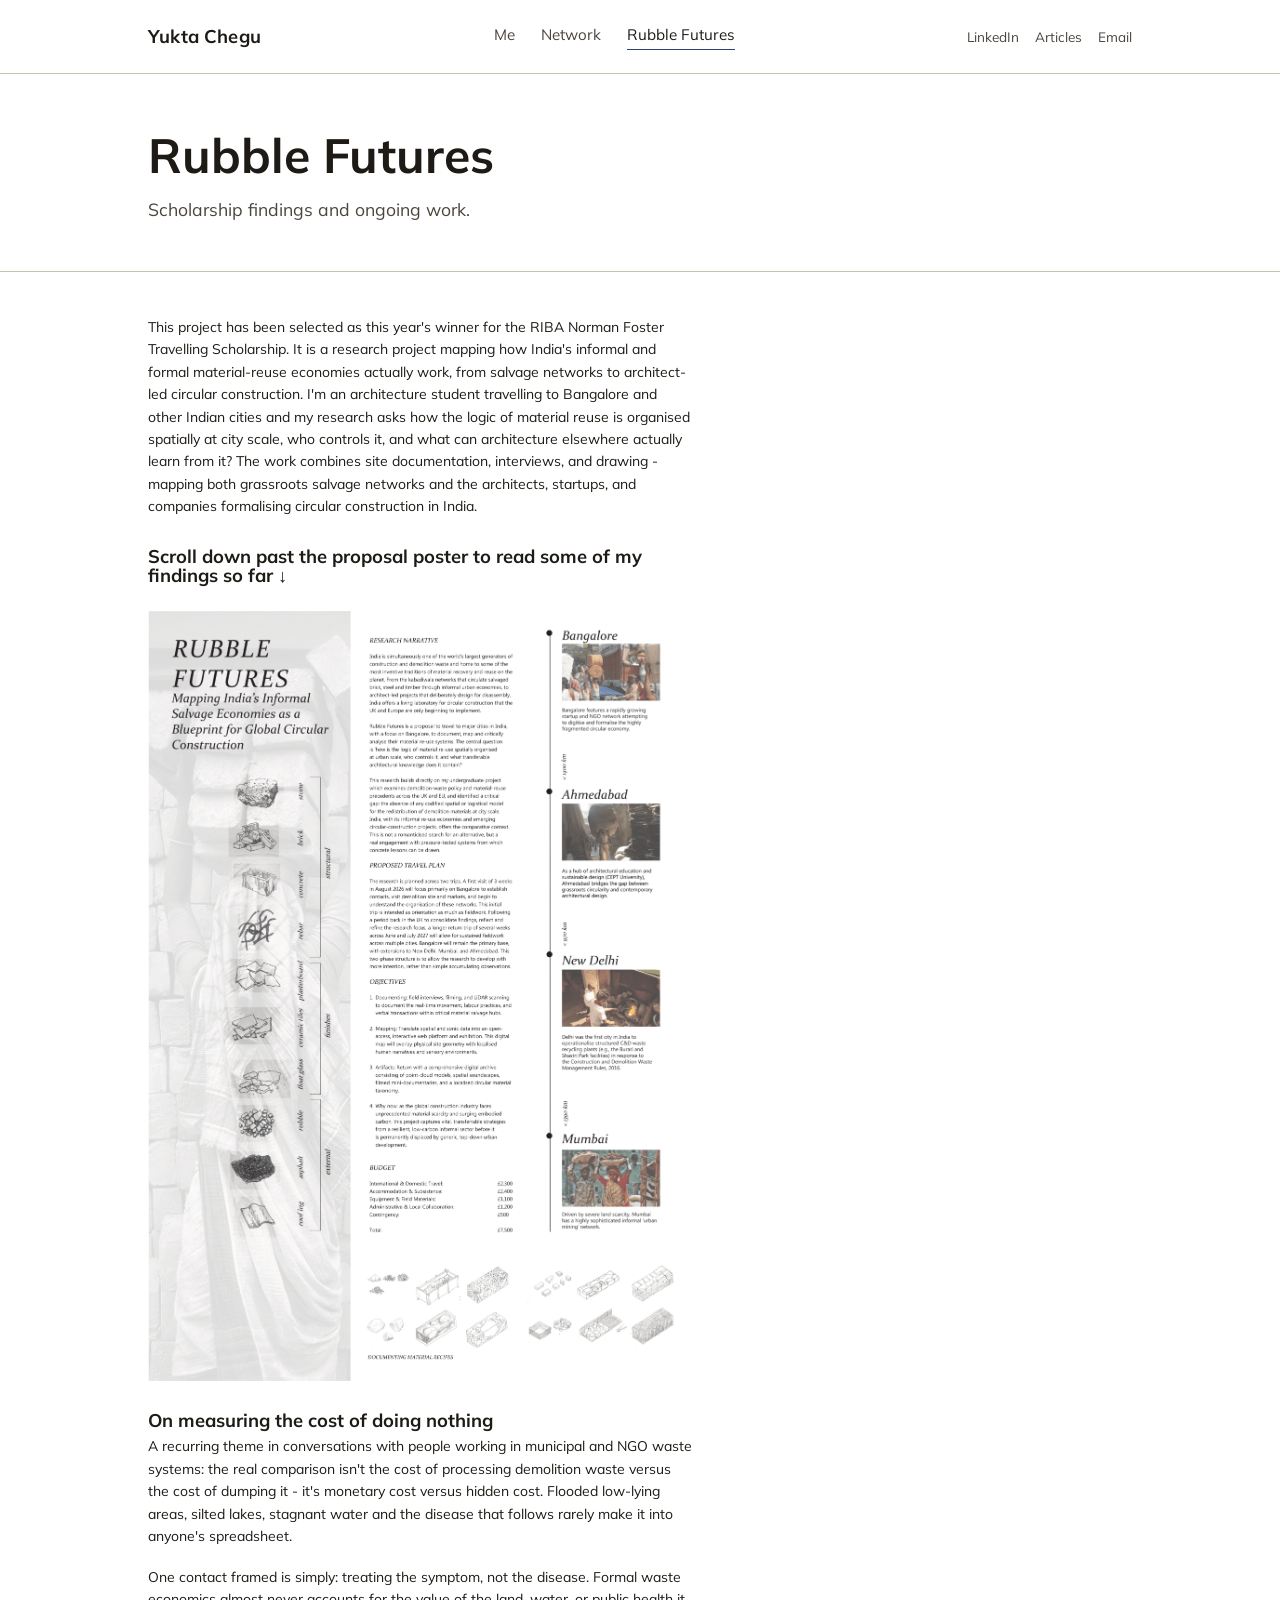
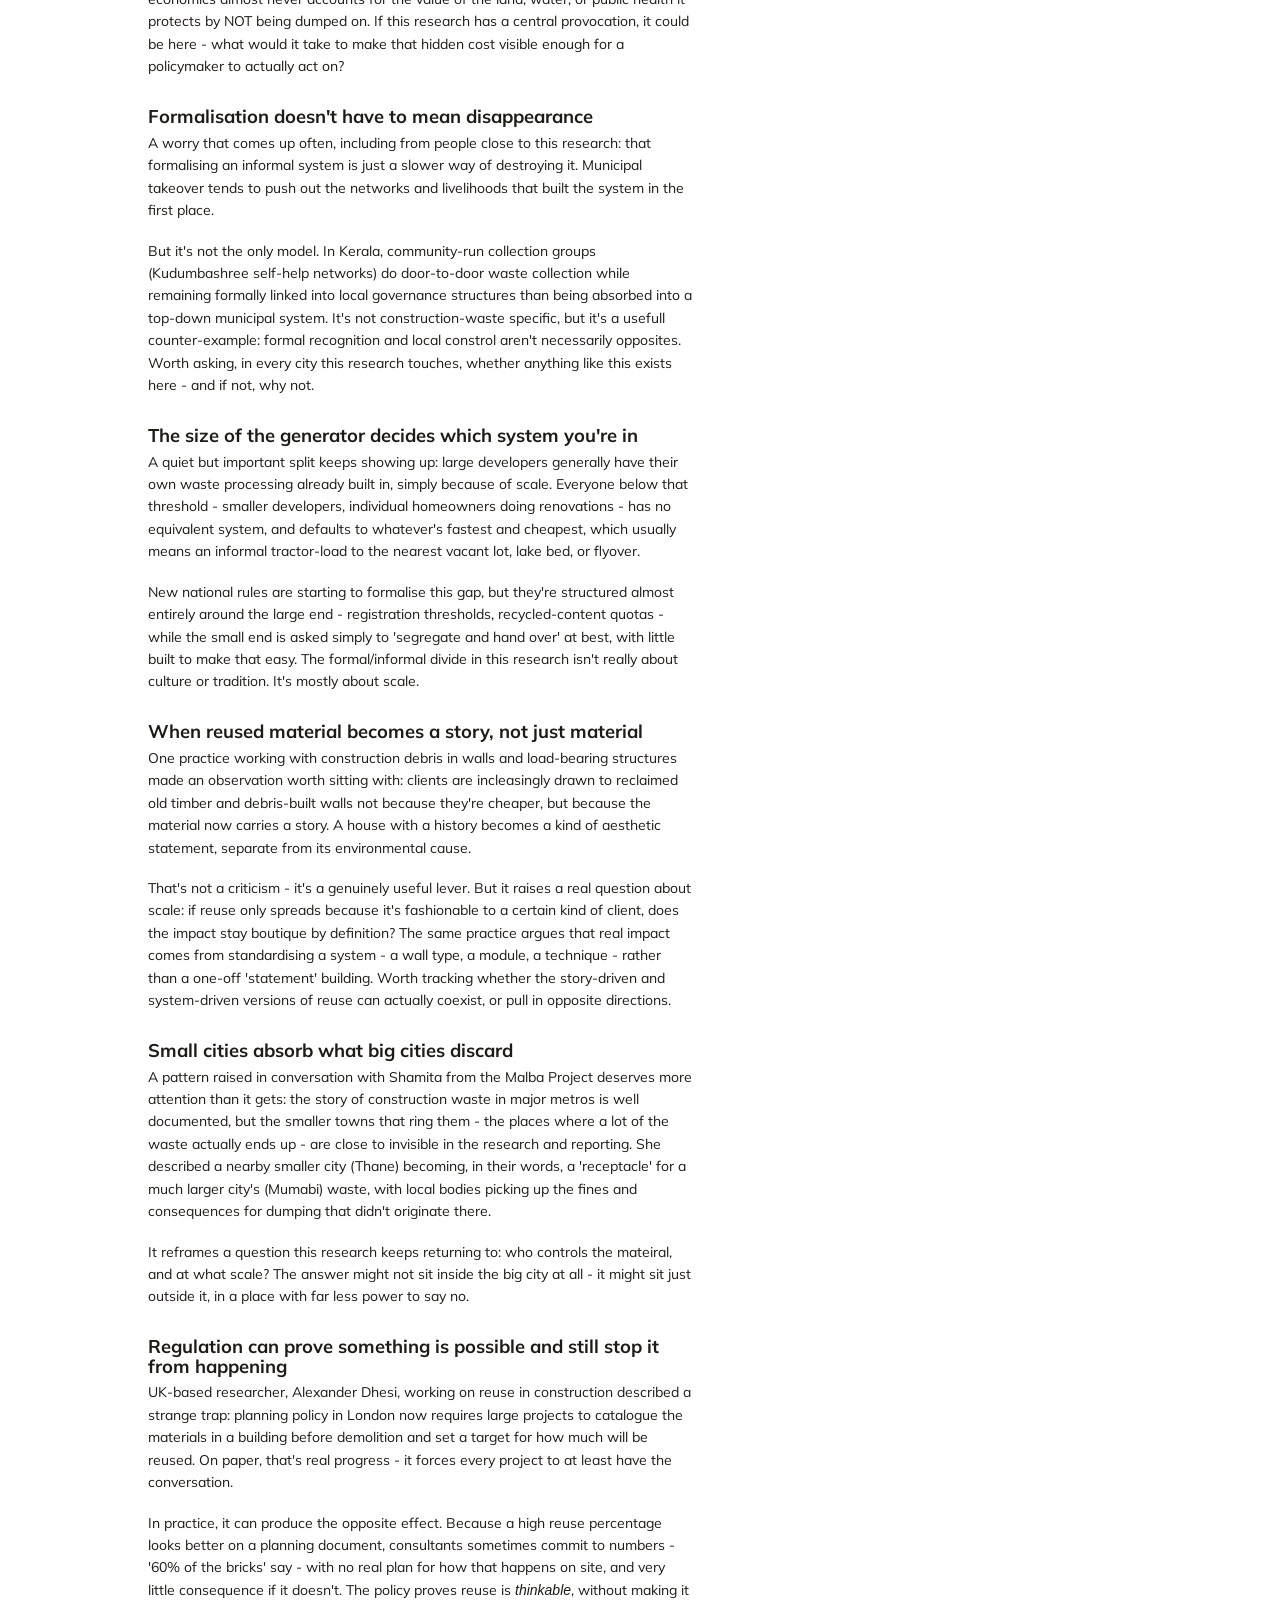
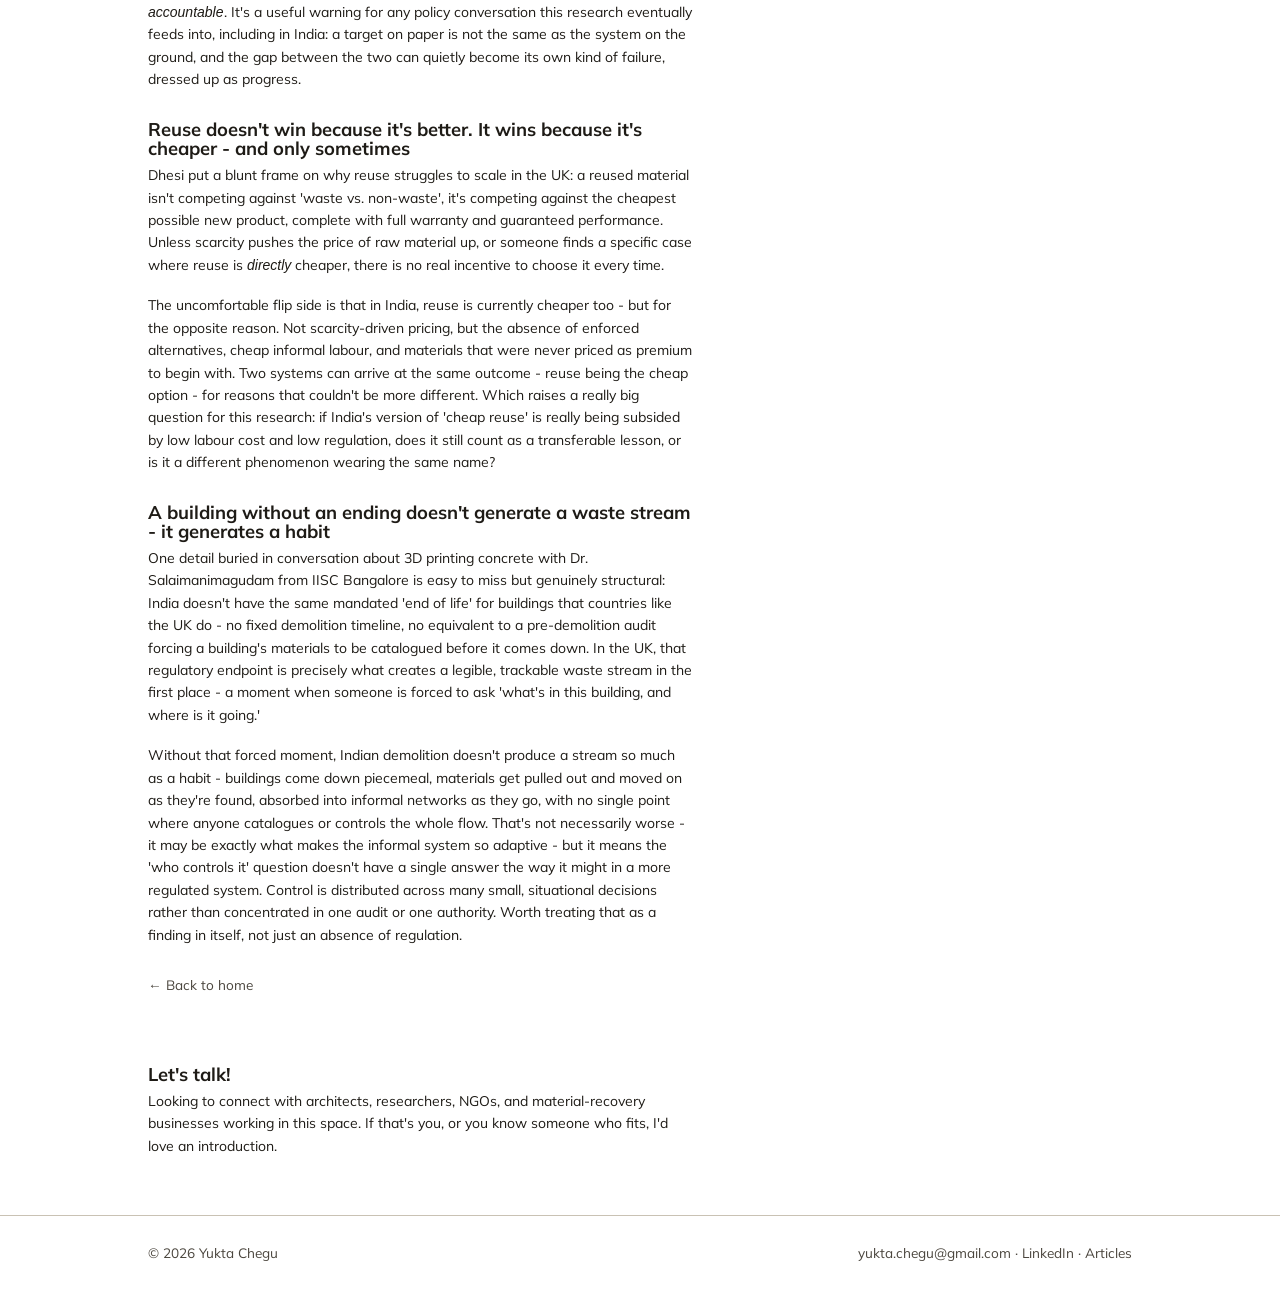
==== commit b08b7a7b: "Update index.html" ====
--- a/index.html
+++ b/index.html
@@ -13,6 +13,8 @@
     <a class="wordmark" href="index.html">Yukta Chegu</a>
     <nav class="main">
       <a href="about.html">Me</a>
+      <a href="stakeholders.html">Network</a>
+
       <a href="index.html" class="active">Rubble Futures</a>
     </nav>
     <div class="socials">
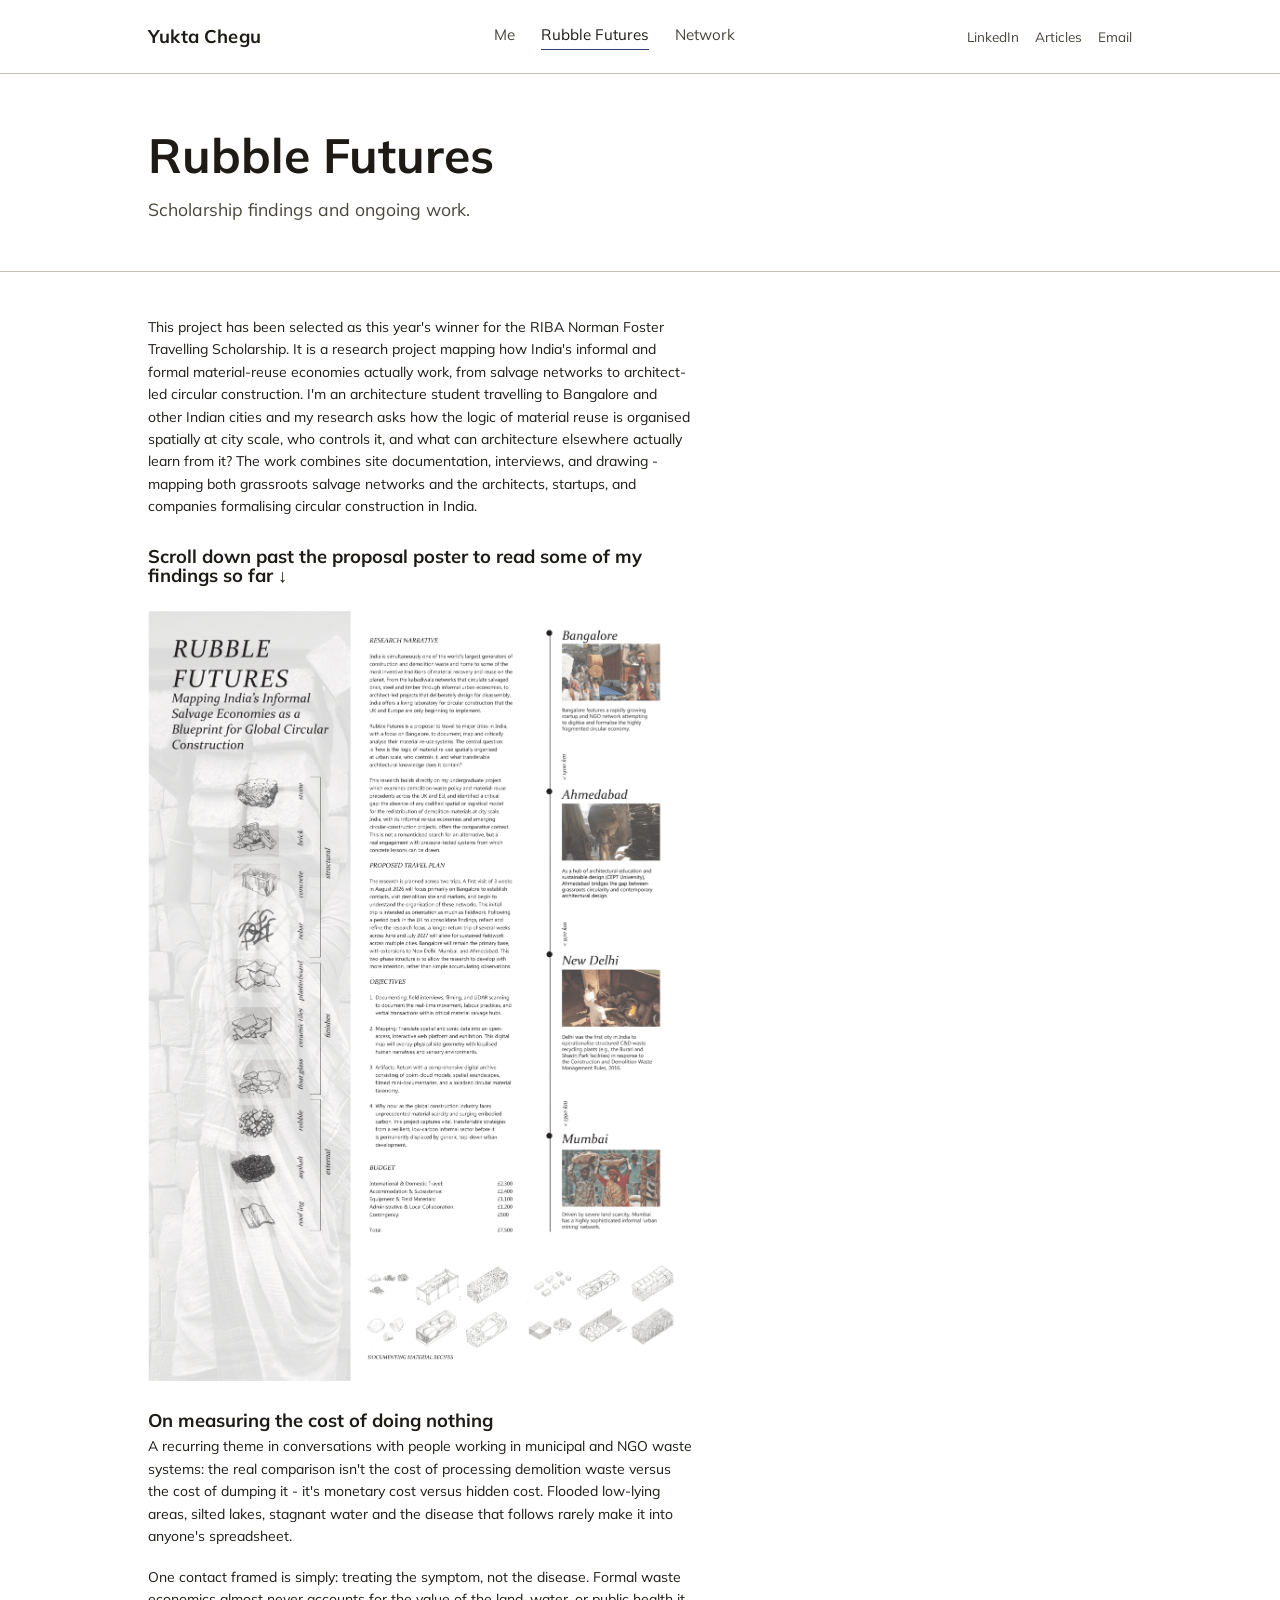
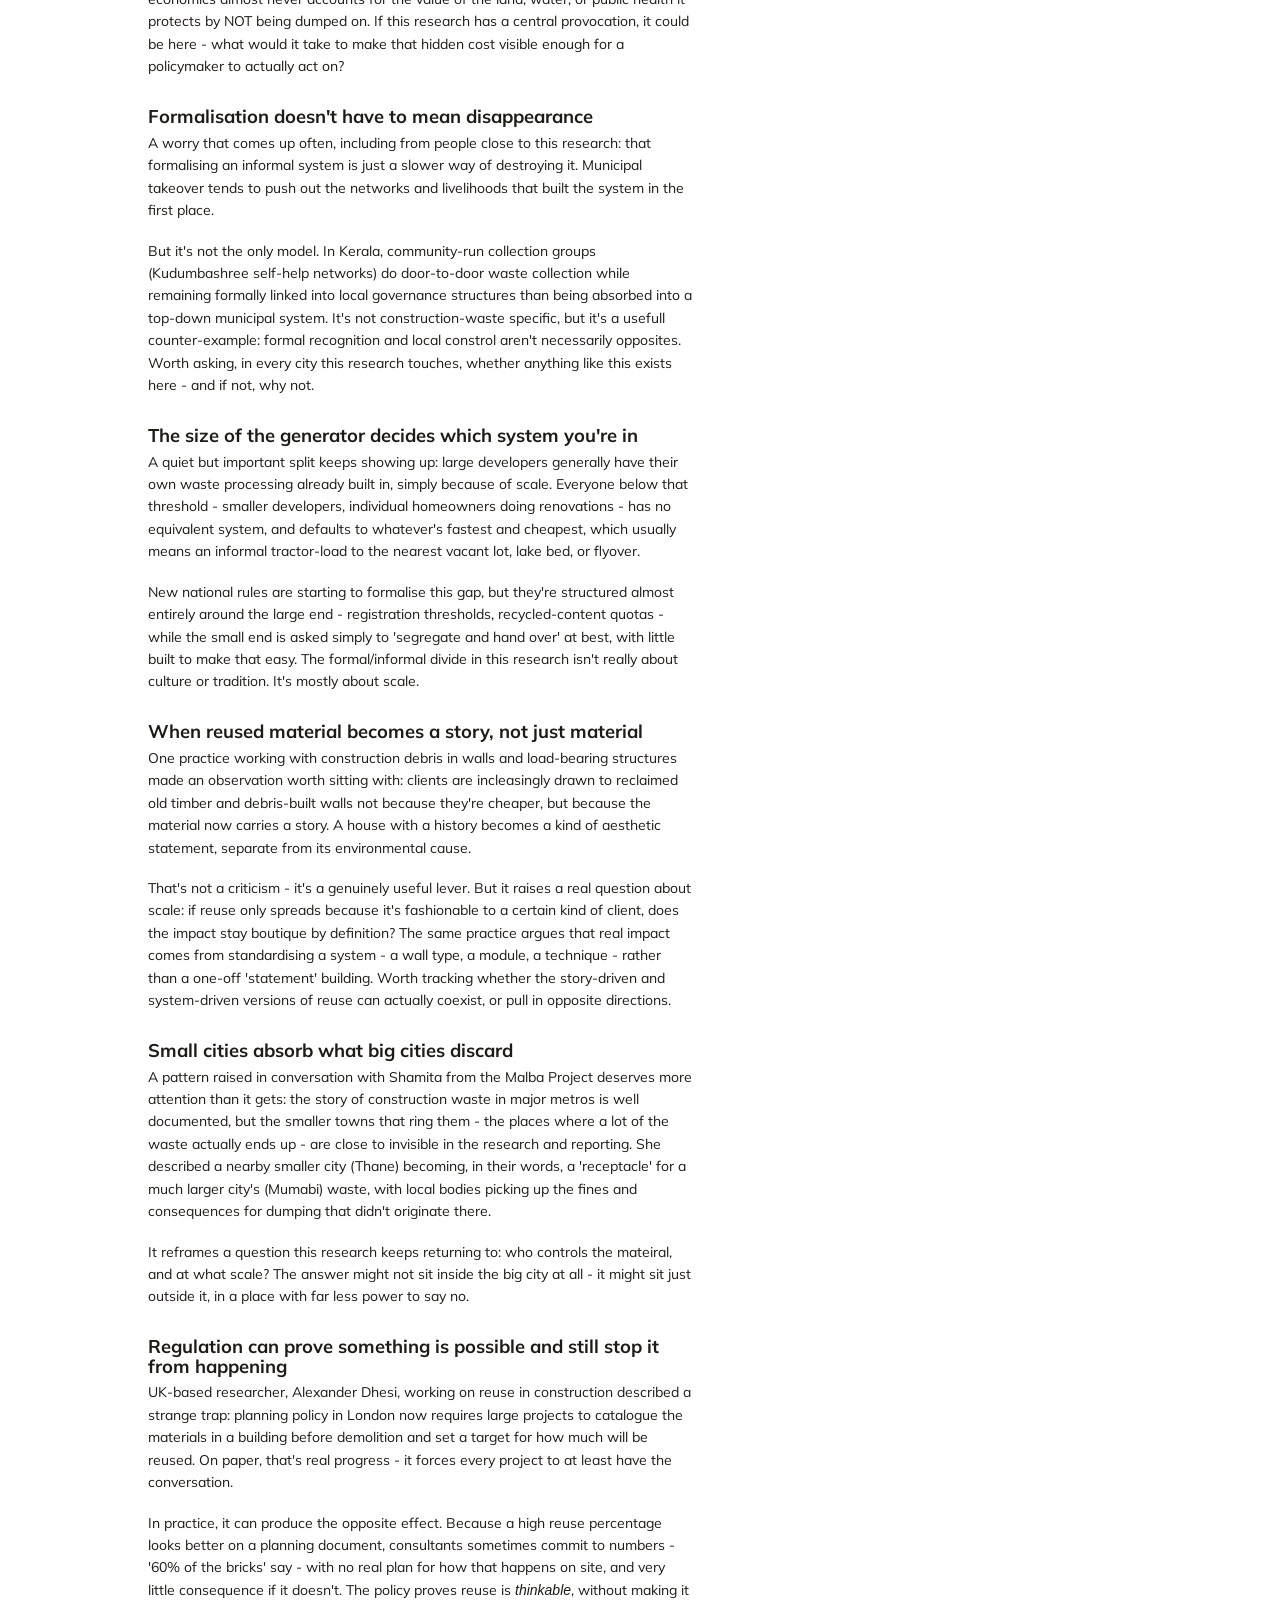
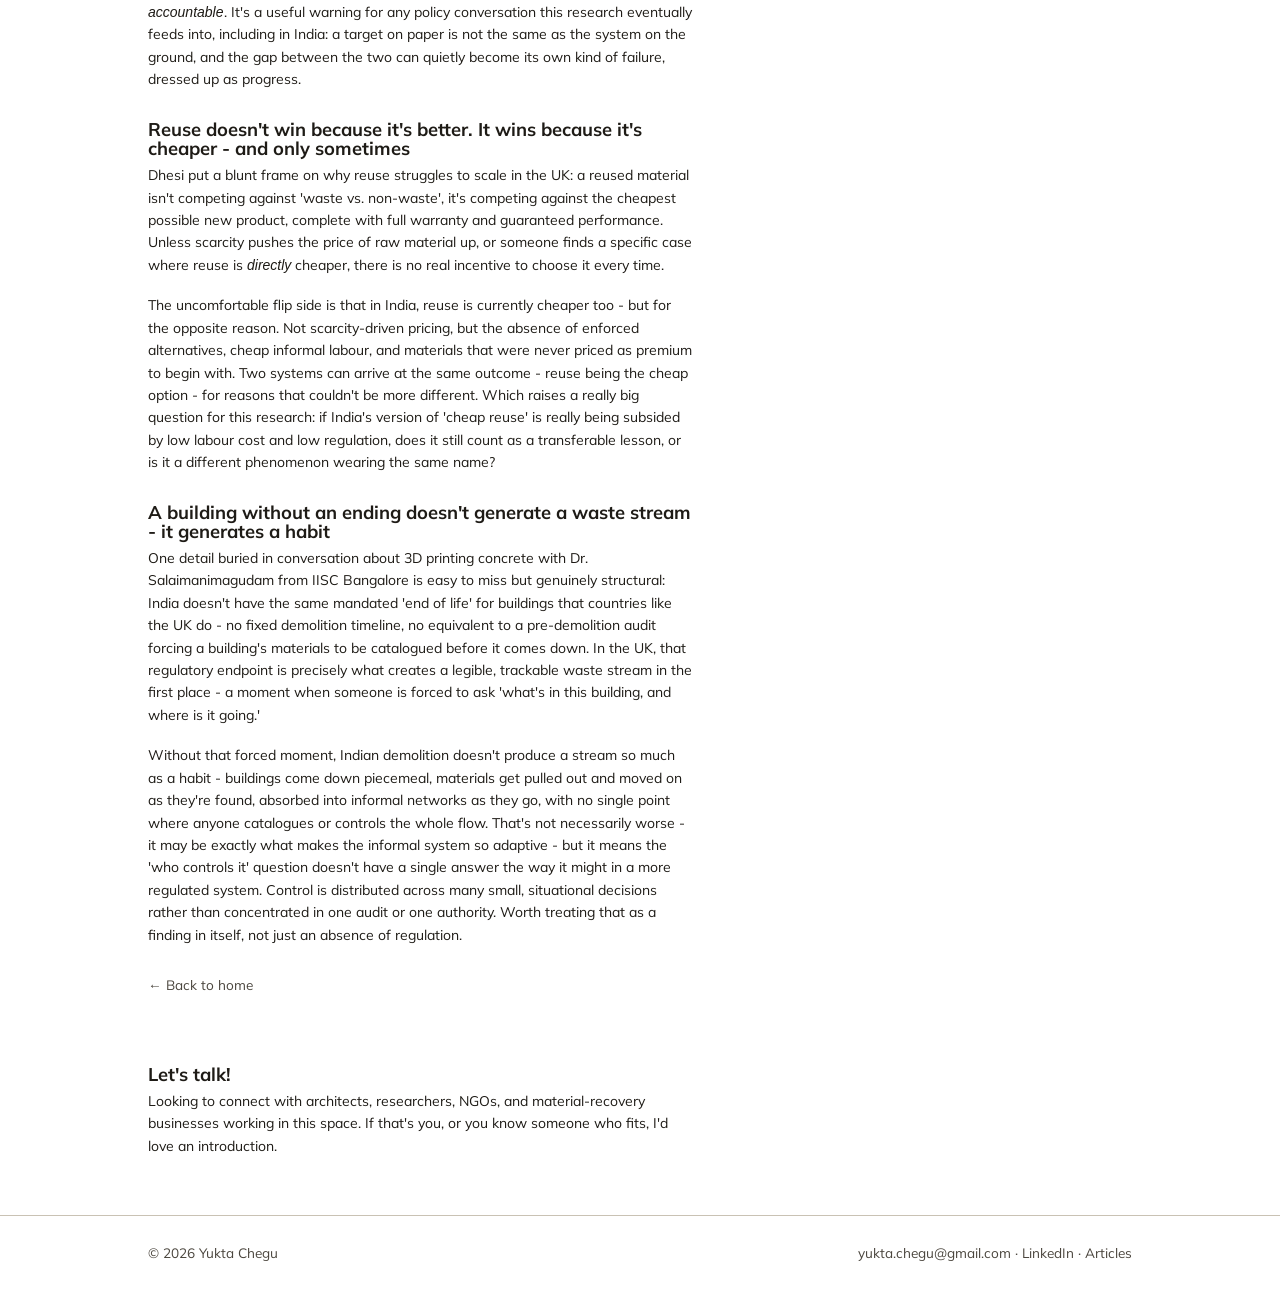
==== commit 98136d06: "Update index.html" ====
--- a/index.html
+++ b/index.html
@@ -13,9 +13,9 @@
     <a class="wordmark" href="index.html">Yukta Chegu</a>
     <nav class="main">
       <a href="about.html">Me</a>
+      <a href="index.html" class="active">Rubble Futures</a>
       <a href="stakeholders.html">Network</a>
 
-      <a href="index.html" class="active">Rubble Futures</a>
     </nav>
     <div class="socials">
       <a href="https://uk.linkedin.com/in/yuktachegu" target="_blank" rel="noopener">LinkedIn</a>
